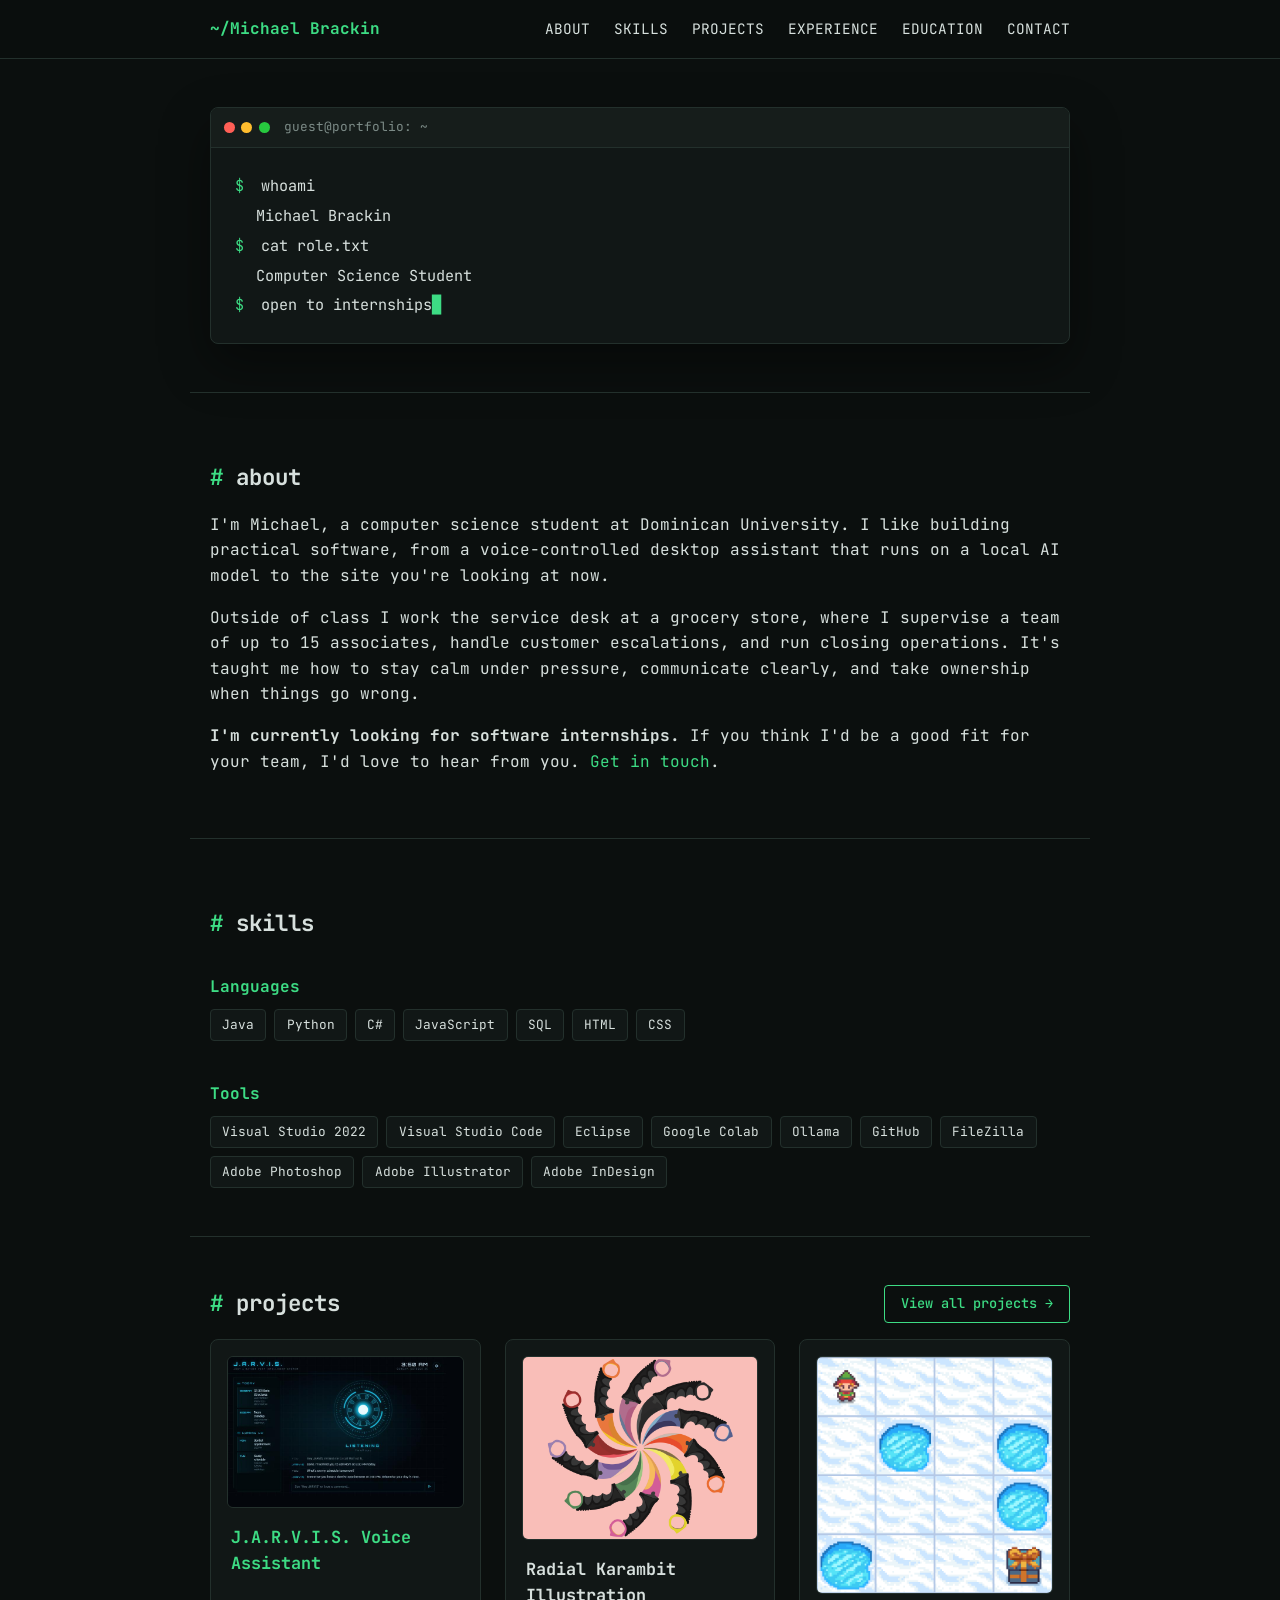
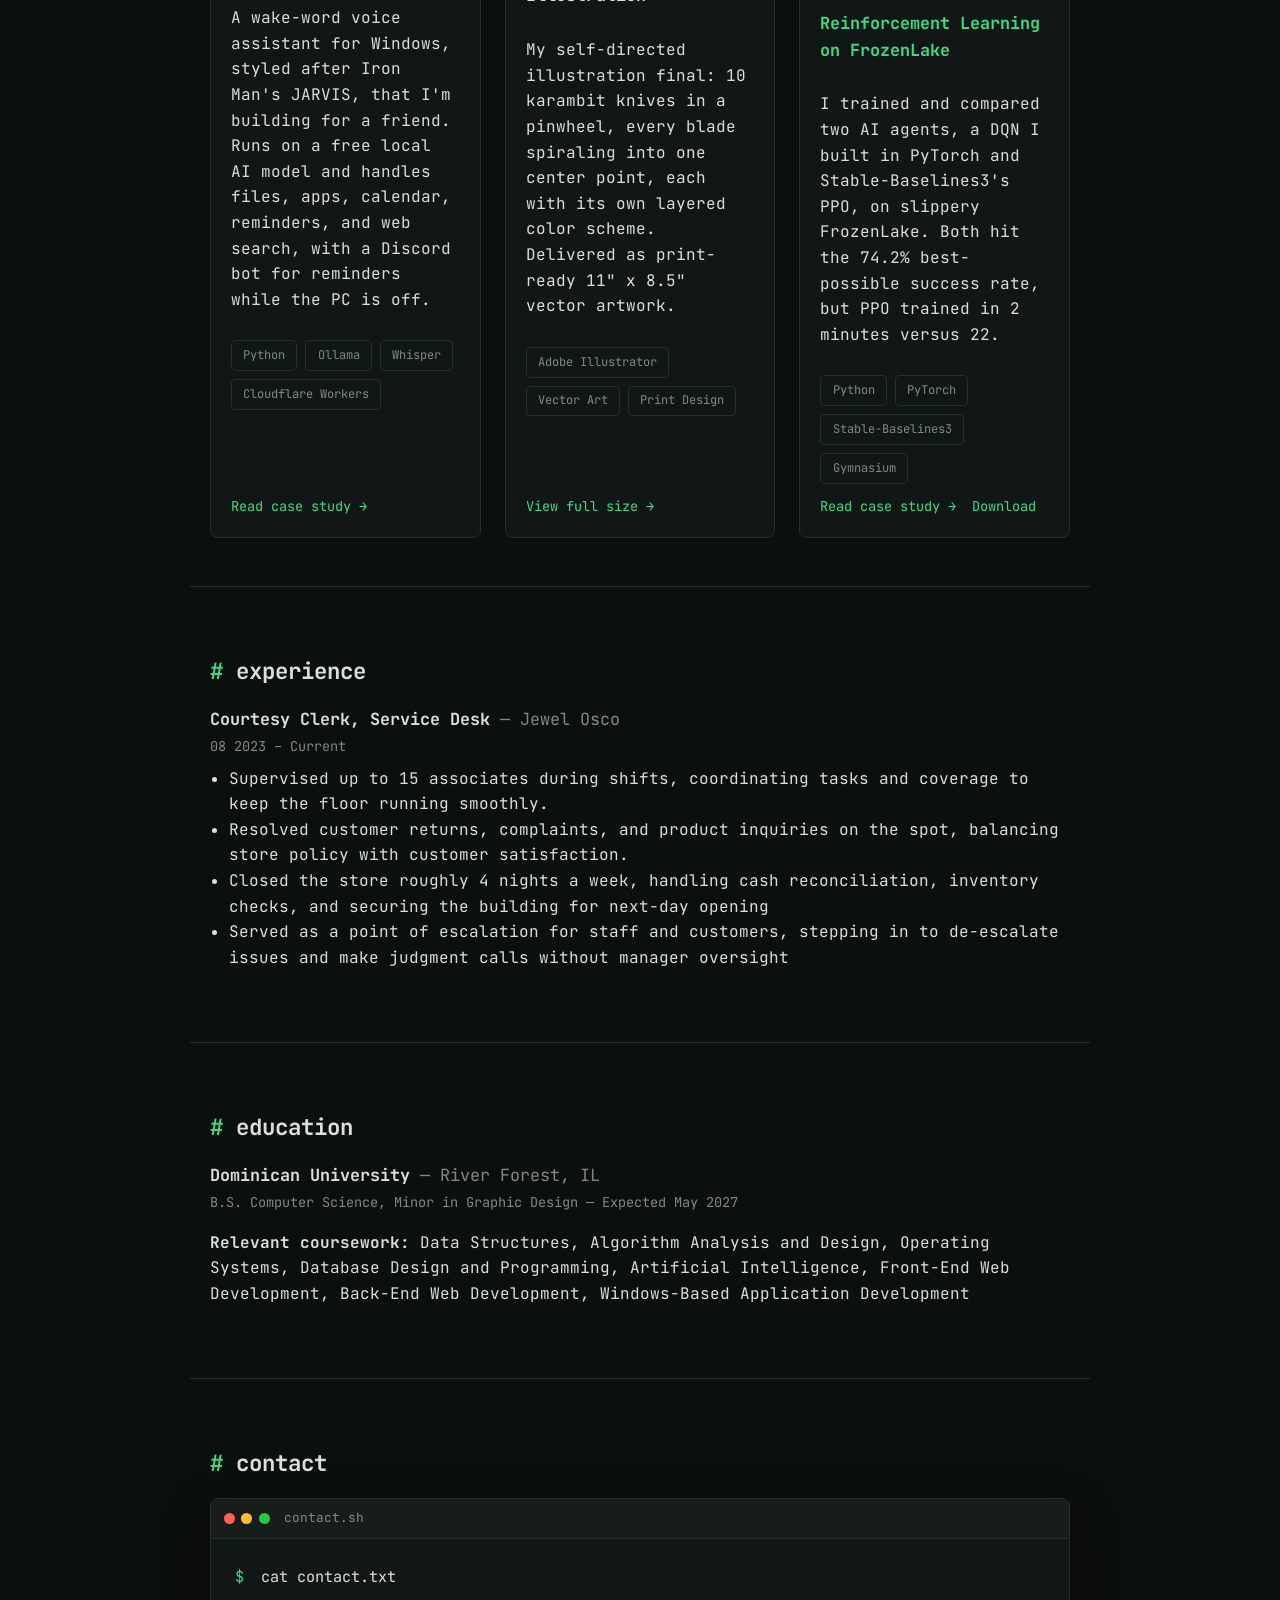
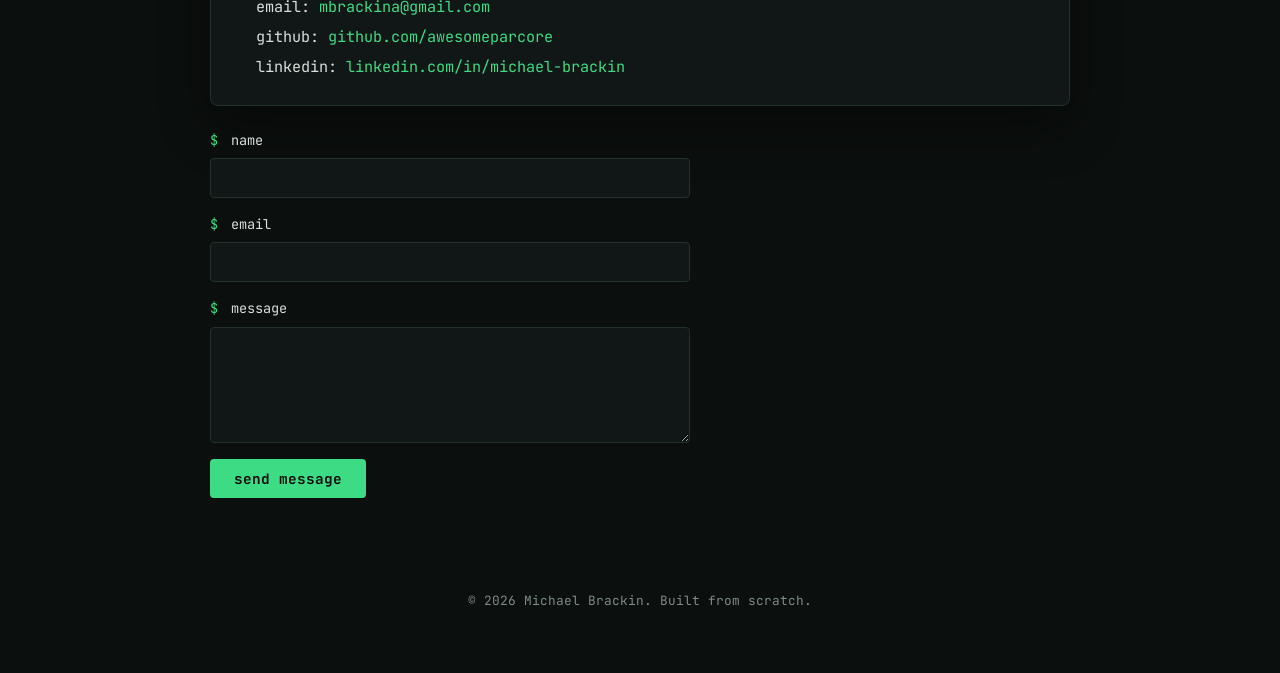
==== index.html @ a315538a "Make the project 3 card link a direct Download of the notebook Co-Authored-By: Claude Sonnet 5.5 <no" ====
<!DOCTYPE html>
<html lang="en">
<head>
	<meta charset="UTF-8">
	<meta name="viewport" content="width=device-width, initial-scale=1.0">
	<title>Michael Brackin | Portfolio</title>
	<link rel="preconnect" href="https://fonts.googleapis.com">
	<link rel="preconnect" href="https://fonts.gstatic.com" crossorigin>
	<link href="https://fonts.googleapis.com/css2?family=JetBrains+Mono:wght@400;500;700&display=swap" rel="stylesheet">
	<link href="site.css" rel="stylesheet">
</head>
<body>

	<header class="nav">
		<div class="nav-inner">
			<a href="#top" class="logo">~/Michael Brackin</a>
			<button class="nav-toggle" id="navToggle" aria-label="Toggle menu" aria-expanded="false">
				<span></span><span></span><span></span>
			</button>
			<nav class="nav-links" id="navLinks">
				<a href="#about">ABOUT</a>
				<a href="#skills">SKILLS</a>
				<a href="#projects">PROJECTS</a>
				<a href="#experience">EXPERIENCE</a>
				<a href="#education">EDUCATION</a>
				<a href="#contact">CONTACT</a>
			</nav>
		</div>
	</header>

	<main>
		<section id="top" class="hero">
			<div class="terminal-window">
				<div class="terminal-bar">
					<span class="dot red"></span>
					<span class="dot yellow"></span>
					<span class="dot green"></span>
					<span class="terminal-title">guest@portfolio: ~</span>
				</div>
				<div class="terminal-body">
					<p><span class="prompt">$</span> whoami</p>
					<p class="output">Michael Brackin</p>
					<p><span class="prompt">$</span> cat role.txt</p>
					<p class="output">Computer Science Student</p>
					<p><span class="prompt">$</span> <span class="typed" id="typedLine"></span><span class="cursor">&#9608;</span></p>
				</div>
			</div>
		</section>

		<section id="about" class="section">
			<h2><span class="tag">#</span> about</h2>
			<p>
				I'm Michael, a computer science student at Dominican University. I like building
				practical software, from a voice-controlled desktop assistant that runs on a local
				AI model to the site you're looking at now.
			</p>
			<p>
				Outside of class I work the service desk at a grocery store, where I supervise a team
				of up to 15 associates, handle customer escalations, and run closing operations.
				It's taught me how to stay calm under pressure, communicate clearly, and take
				ownership when things go wrong.
			</p>
			<p>
				<strong>I'm currently looking for software internships.</strong> If you think I'd be
				a good fit for your team, I'd love to hear from you. <a href="#contact">Get in touch</a>.
			</p>
		</section>

		<section id="skills" class="section">
			<h2><span class="tag">#</span> skills</h2>
			<div class="skill-grid">
				<div class="skill-group">
					<h3>Languages</h3>
					<ul class="tag-list">
						<li>Java</li><li>Python</li><li>C#</li><li>JavaScript</li><li>SQL</li><li>HTML</li><li>CSS</li>
					</ul>
				</div>
				<div class="skill-group">
					<h3>Tools</h3>
					<ul class="tag-list">
						<li>Visual Studio 2022</li><li>Visual Studio Code</li><li>Eclipse</li><li>Google Colab</li><li>Ollama</li><li>GitHub</li><li>FileZilla</li><li>Adobe Photoshop</li><li>Adobe Illustrator</li><li>Adobe InDesign</li>
					</ul>
				</div>
			</div>
		</section>

		<section id="projects" class="section">
			<div class="section-head">
				<h2><span class="tag">#</span> projects</h2>
				<a class="btn-outline" href="projects.html">View all projects &rarr;</a>
			</div>
			<div class="project-grid">
				<article class="card">
					<a href="project-jarvis.html" class="card-image">
						<img src="img/jarvis-hud.jpg" alt="The JARVIS heads-up display: an arc-reactor animation, today's schedule on the left, and a transcript of a spoken reminder request." width="800" height="509" loading="lazy">
					</a>
					<h3><a href="project-jarvis.html" class="card-title-link">J.A.R.V.I.S. Voice Assistant</a></h3>
					<p>A wake-word voice assistant for Windows, styled after Iron Man's JARVIS, that I'm building for a friend. Runs on a free local AI model and handles files, apps, calendar, reminders, and web search, with a Discord bot for reminders while the PC is off.</p>
					<div class="tag-list small">
						<span>Python</span><span>Ollama</span><span>Whisper</span><span>Cloudflare Workers</span>
					</div>
					<div class="card-links">
						<a href="project-jarvis.html">Read case study &rarr;</a>
					</div>
				</article>
				<article class="card">
					<a href="img/karambit-illustration.png" target="_blank" rel="noopener" class="card-image">
						<img src="img/karambit-illustration.png" alt="Ten karambit knives arranged in a pinwheel, each blade a different color, all spiraling into a single center point on a pink background." width="1600" height="1236" loading="lazy">
					</a>
					<h3>Radial Karambit Illustration</h3>
					<p>My self-directed illustration final: 10 karambit knives in a pinwheel, every blade spiraling into one center point, each with its own layered color scheme. Delivered as print-ready 11" x 8.5" vector artwork.</p>
					<div class="tag-list small">
						<span>Adobe Illustrator</span><span>Vector Art</span><span>Print Design</span>
					</div>
					<div class="card-links">
						<a href="img/karambit-illustration.png" target="_blank" rel="noopener">View full size &rarr;</a>
					</div>
				</article>
				<article class="card">
					<a href="project-frozenlake.html" class="card-image">
						<img src="img/frozenlake-board.png" alt="The FrozenLake 4x4 grid: an elf in the top-left corner, four holes in the ice, and a gift box in the bottom-right corner." width="1280" height="1284" loading="lazy">
					</a>
					<h3><a href="project-frozenlake.html" class="card-title-link">Reinforcement Learning on FrozenLake</a></h3>
					<p>I trained and compared two AI agents, a DQN I built in PyTorch and Stable-Baselines3's PPO, on slippery FrozenLake. Both hit the 74.2% best-possible success rate, but PPO trained in 2 minutes versus 22.</p>
					<div class="tag-list small">
						<span>Python</span><span>PyTorch</span><span>Stable-Baselines3</span><span>Gymnasium</span>
					</div>
					<div class="card-links">
						<a href="project-frozenlake.html">Read case study &rarr;</a>
						<a href="frozenlake-dqn-vs-ppo.ipynb" download>Download</a>
					</div>
				</article>
			</div>
		</section>

		<section id="experience" class="section">
			<h2><span class="tag">#</span> experience</h2>
			<div class="timeline">
				<div class="timeline-item">
					<h3>Courtesy Clerk, Service Desk <span class="muted">— Jewel Osco</span></h3>
					<p class="dates">08 2023 – Current</p>
					<ul>
						<li>Supervised up to 15 associates during shifts, coordinating tasks and coverage to keep the floor running smoothly.</li>
						<li>Resolved customer returns, complaints, and product inquiries on the spot, balancing store policy with customer satisfaction.</li>
						<li>Closed the store roughly 4 nights a week, handling cash reconciliation, inventory checks, and securing the building for next-day opening</li>
						<li>Served as a point of escalation for staff and customers, stepping in to de-escalate issues and make judgment calls without manager oversight</li>
					</ul>
				</div>
			</div>
		</section>

		<section id="education" class="section">
			<h2><span class="tag">#</span> education</h2>
			<div class="timeline">
				<div class="timeline-item">
					<h3>Dominican University <span class="muted">— River Forest, IL</span></h3>
					<p class="dates">B.S. Computer Science, Minor in Graphic Design — Expected May 2027</p>
					<p><strong>Relevant coursework:</strong> Data Structures, Algorithm Analysis and Design, Operating Systems, Database Design and Programming, Artificial Intelligence, Front-End Web Development, Back-End Web Development, Windows-Based Application Development</p>
				</div>
			</div>
		</section>

		<section id="contact" class="section">
			<h2><span class="tag">#</span> contact</h2>
			<div class="terminal-window">
				<div class="terminal-bar">
					<span class="dot red"></span>
					<span class="dot yellow"></span>
					<span class="dot green"></span>
					<span class="terminal-title">contact.sh</span>
				</div>
				<div class="terminal-body">
					<p><span class="prompt">$</span> cat contact.txt</p>
					<p class="output">email: <a href="mailto:mbrackina@gmail.com">mbrackina@gmail.com</a></p>
					<p class="output">github: <a href="https://github.com/awesomeparcore" target="_blank" rel="noopener">github.com/awesomeparcore</a></p>
					<p class="output">linkedin: <a href="https://www.linkedin.com/in/michael-brackin/" target="_blank" rel="noopener">linkedin.com/in/michael-brackin</a></p>
				</div>
			</div>

			<form class="contact-form" action="https://formsubmit.co/mbrackina@gmail.com" method="POST">
				<input type="hidden" name="_subject" value="New message from portfolio site">
				<input type="hidden" name="_template" value="table">
				<input type="text" name="_honey" style="display:none" tabindex="-1" autocomplete="off">

				<div class="form-row">
					<label for="name"><span class="prompt">$</span> name</label>
					<input type="text" id="name" name="name" required>
				</div>
				<div class="form-row">
					<label for="email"><span class="prompt">$</span> email</label>
					<input type="email" id="email" name="email" required>
				</div>
				<div class="form-row">
					<label for="message"><span class="prompt">$</span> message</label>
					<textarea id="message" name="message" rows="5" required></textarea>
				</div>
				<button type="submit" class="btn-send">send message</button>
			</form>
		</section>
	</main>

	<footer class="footer">
		<p>&copy; <span id="year"></span> Michael Brackin. Built from scratch.</p>
	</footer>

	<script src="site.js"></script>
</body>
</html>
---- site.css ----
:root {
	--bg: #0b0f0e;
	--bg-alt: #111716;
	--fg: #d7e0dd;
	--muted: #7c8b87;
	--accent: #3ddc84;
	--accent-dim: #24a05a;
	--border: #23302c;
	--red: #ff5f56;
	--yellow: #ffbd2e;
	--green: #27c93f;
	--font: 'JetBrains Mono', 'Courier New', monospace;
	--max-width: 900px;
}

* {
	box-sizing: border-box;
}

html {
	scroll-behavior: smooth;
}

body {
	margin: 0;
	background: var(--bg);
	color: var(--fg);
	font-family: var(--font);
	line-height: 1.6;
}

a {
	color: var(--accent);
	text-decoration: none;
}

a:hover {
	text-decoration: underline;
}

h2, h3 {
	color: var(--fg);
}

.tag {
	color: var(--accent);
}

.muted {
	color: var(--muted);
	font-weight: normal;
}

.placeholder {
	color: var(--muted);
}

/* Nav */
.nav {
	position: sticky;
	top: 0;
	z-index: 10;
	background: rgba(11, 15, 14, 0.9);
	backdrop-filter: blur(6px);
	border-bottom: 1px solid var(--border);
}

.nav-inner {
	max-width: var(--max-width);
	margin: 0 auto;
	padding: 1rem 1.25rem;
	display: flex;
	align-items: center;
	justify-content: space-between;
}

.logo {
	font-weight: 700;
	color: var(--accent);
}

.nav-links {
	display: flex;
	gap: 1.5rem;
}

.nav-links a {
	color: var(--fg);
	font-size: 0.9rem;
}

.nav-links a:hover {
	color: var(--accent);
	text-decoration: none;
}

.nav-toggle {
	display: none;
	flex-direction: column;
	gap: 4px;
	background: none;
	border: none;
	cursor: pointer;
	padding: 0.5rem;
}

.nav-toggle span {
	width: 22px;
	height: 2px;
	background: var(--fg);
}

/* Hero */
.hero {
	max-width: var(--max-width);
	margin: 3rem auto;
	padding: 0 1.25rem;
}

.terminal-window {
	background: var(--bg-alt);
	border: 1px solid var(--border);
	border-radius: 8px;
	overflow: hidden;
	box-shadow: 0 20px 50px rgba(0, 0, 0, 0.4);
}

.terminal-bar {
	display: flex;
	align-items: center;
	gap: 0.4rem;
	padding: 0.6rem 0.8rem;
	background: #161d1b;
	border-bottom: 1px solid var(--border);
}

.dot {
	width: 11px;
	height: 11px;
	border-radius: 50%;
	display: inline-block;
}

.dot.red { background: var(--red); }
.dot.yellow { background: var(--yellow); }
.dot.green { background: var(--green); }

.terminal-title {
	margin-left: 0.5rem;
	color: var(--muted);
	font-size: 0.8rem;
}

.terminal-body {
	padding: 1.25rem 1.5rem;
	font-size: 0.95rem;
}

.terminal-body p {
	margin: 0.35rem 0;
}

.prompt {
	color: var(--accent);
	margin-right: 0.5rem;
}

.output {
	color: var(--fg);
	padding-left: 1.3rem;
}

.cursor {
	display: inline-block;
	color: var(--accent);
	animation: blink 1s steps(1) infinite;
}

@keyframes blink {
	50% { opacity: 0; }
}

/* Sections */
.section {
	max-width: var(--max-width);
	margin: 0 auto;
	padding: 3rem 1.25rem;
	border-top: 1px solid var(--border);
}

.section h2 {
	font-size: 1.4rem;
	margin-bottom: 1rem;
}

/* Skills */
.skill-grid {
	display: grid;
	grid-template-columns: 1fr;
	gap: 1.5rem;
}

.skill-group h3 {
	font-size: 1rem;
	color: var(--accent);
	margin-bottom: 0.6rem;
}

.tag-list {
	list-style: none;
	margin: 0;
	padding: 0;
	display: flex;
	flex-wrap: wrap;
	gap: 0.5rem;
}

.tag-list li,
.tag-list span {
	background: var(--bg-alt);
	border: 1px solid var(--border);
	padding: 0.3rem 0.7rem;
	border-radius: 4px;
	font-size: 0.8rem;
	color: var(--fg);
}

.tag-list.small span {
	font-size: 0.75rem;
	color: var(--muted);
}

/* Projects */
.project-grid {
	display: grid;
	grid-template-columns: repeat(auto-fit, minmax(240px, 1fr));
	gap: 1.5rem;
}

.card {
	background: var(--bg-alt);
	border: 1px solid var(--border);
	border-radius: 8px;
	padding: 1.25rem;
	display: flex;
	flex-direction: column;
	gap: 0.75rem;
	transition: border-color 0.2s, transform 0.2s;
}

.card:hover {
	border-color: var(--accent-dim);
	transform: translateY(-2px);
}

.card h3 {
	margin: 0;
	font-size: 1.05rem;
}

.card-links {
	display: flex;
	gap: 1rem;
	margin-top: auto;
	font-size: 0.85rem;
}

/* Contact form */
.contact-form {
	margin-top: 1.5rem;
	display: flex;
	flex-direction: column;
	gap: 1rem;
	max-width: 480px;
}

.form-row {
	display: flex;
	flex-direction: column;
	gap: 0.4rem;
}

.form-row label {
	font-size: 0.85rem;
	color: var(--fg);
}

.form-row label .prompt {
	margin-right: 0.3rem;
}

.contact-form input[type="text"],
.contact-form input[type="email"],
.contact-form textarea {
	background: var(--bg-alt);
	border: 1px solid var(--border);
	border-radius: 4px;
	padding: 0.6rem 0.75rem;
	color: var(--fg);
	font-family: var(--font);
	font-size: 0.9rem;
	resize: vertical;
}

.contact-form input:focus,
.contact-form textarea:focus {
	outline: none;
	border-color: var(--accent);
}

.btn-send {
	align-self: flex-start;
	background: var(--accent);
	color: var(--bg);
	border: none;
	border-radius: 4px;
	padding: 0.65rem 1.5rem;
	font-family: var(--font);
	font-weight: 700;
	font-size: 0.9rem;
	cursor: pointer;
	transition: background 0.2s;
}

.btn-send:hover {
	background: var(--accent-dim);
}

/* Timeline (experience/education) */
.timeline-item {
	margin-bottom: 1.5rem;
}

.timeline-item h3 {
	margin: 0 0 0.2rem;
	font-size: 1.05rem;
}

.dates {
	color: var(--muted);
	font-size: 0.85rem;
	margin: 0 0 0.5rem;
}

.timeline-item ul {
	margin: 0;
	padding-left: 1.2rem;
}

/* Footer */
.footer {
	max-width: var(--max-width);
	margin: 0 auto;
	padding: 2rem 1.25rem 3rem;
	color: var(--muted);
	font-size: 0.8rem;
	text-align: center;
}

/* Mobile */
@media (max-width: 640px) {
	.nav-toggle {
		display: flex;
	}

	.nav-links {
		position: absolute;
		top: 100%;
		left: 0;
		right: 0;
		background: var(--bg-alt);
		border-bottom: 1px solid var(--border);
		flex-direction: column;
		gap: 0;
		display: none;
	}

	.nav-links.open {
		display: flex;
	}

	.nav-links a {
		padding: 0.9rem 1.25rem;
		border-top: 1px solid var(--border);
	}
}

/* Project case-study page */
.page {
	max-width: 760px;
	margin: 0 auto;
	padding: 2rem 1.25rem 3rem;
}

.page p,
.page li {
	line-height: 1.75;
}

.page h2 {
	font-size: 1.3rem;
	margin: 2.75rem 0 1rem;
}

.back-link {
	display: inline-block;
	margin-bottom: 1.5rem;
	font-size: 0.85rem;
	color: var(--muted);
}

.back-link:hover {
	color: var(--accent);
	text-decoration: none;
}

.eyebrow {
	margin: 0 0 0.5rem;
	color: var(--accent);
	font-size: 0.8rem;
	letter-spacing: 0.08em;
	text-transform: uppercase;
}

.page-title {
	margin: 0 0 0.75rem;
	font-size: 2rem;
	line-height: 1.2;
}

.tagline {
	margin: 0 0 1.25rem;
	color: var(--muted);
}

.page-tags {
	margin-bottom: 1.5rem;
}

.case-label {
	margin: 0 0 0.5rem;
	color: var(--muted);
	font-size: 0.75rem;
	letter-spacing: 0.1em;
}

.shot {
	margin: 0 0 1rem;
}

.shot img {
	display: block;
	width: 100%;
	height: auto;
	border: 1px solid var(--border);
	border-radius: 8px;
}

.shot figcaption {
	margin-top: 0.5rem;
	color: var(--muted);
	font-size: 0.8rem;
	line-height: 1.5;
}

.stats {
	display: grid;
	grid-template-columns: repeat(auto-fit, minmax(150px, 1fr));
	gap: 1rem;
	margin: 1.75rem 0 0;
}

.stat {
	background: var(--bg-alt);
	border: 1px solid var(--border);
	border-radius: 8px;
	padding: 1rem;
	display: flex;
	flex-direction: column;
	gap: 0.35rem;
}

.stat .num {
	color: var(--accent);
	font-size: 1.75rem;
	font-weight: 700;
	line-height: 1;
}

.stat .label {
	color: var(--muted);
	font-size: 0.78rem;
	line-height: 1.4;
}

.page code {
	background: var(--bg-alt);
	border: 1px solid var(--border);
	border-radius: 3px;
	padding: 0.05rem 0.35rem;
	font-family: var(--font);
	font-size: 0.85em;
}

pre.code {
	background: var(--bg-alt);
	border: 1px solid var(--border);
	border-radius: 8px;
	padding: 1rem 1.1rem;
	overflow-x: auto;
	font-size: 0.8rem;
	line-height: 1.6;
	margin: 1rem 0;
}

pre.code code {
	background: none;
	border: none;
	padding: 0;
	font-size: inherit;
}

.bullets {
	padding-left: 1.25rem;
}

.bullets li {
	margin-bottom: 1.1rem;
}

.bullets li::marker {
	color: var(--accent);
}

.transcript {
	background: var(--bg-alt);
	border: 1px solid var(--border);
	border-radius: 8px;
	padding: 1rem 1.25rem;
	margin: 1rem 0 1.5rem;
	font-size: 0.88rem;
}

.transcript p {
	margin: 0.35rem 0;
	line-height: 1.6;
}

.t-you::before {
	content: "YOU  ";
	color: var(--muted);
	font-size: 0.72rem;
	letter-spacing: 0.08em;
}

.t-ai {
	color: var(--accent);
}

.t-ai::before {
	content: "AI   ";
	color: var(--muted);
	font-size: 0.72rem;
	letter-spacing: 0.08em;
}

.page-nav {
	display: flex;
	justify-content: space-between;
	gap: 1rem;
	margin-top: 3rem;
	padding-top: 1.5rem;
	border-top: 1px solid var(--border);
	font-size: 0.9rem;
}

.end {
	margin-top: 2rem;
	text-align: center;
	color: var(--muted);
	font-size: 0.75rem;
	letter-spacing: 0.2em;
}

.card-image {
	display: block;
	margin: -0.25rem -0.25rem 0.25rem;
}

.card-image img {
	display: block;
	width: 100%;
	height: auto;
	border: 1px solid var(--border);
	border-radius: 6px;
}

.shot.narrow {
	max-width: 420px;
	margin-left: auto;
	margin-right: auto;
}

.shot-grid {
	display: grid;
	grid-template-columns: repeat(auto-fit, minmax(260px, 1fr));
	gap: 1rem;
	margin: 1.25rem 0;
}

.shot-grid .shot {
	margin: 0;
}

.section-head {
	display: flex;
	align-items: center;
	justify-content: space-between;
	flex-wrap: wrap;
	gap: 0.75rem 1rem;
	margin-bottom: 1rem;
}

.section-head h2 {
	margin: 0;
}

.btn-outline {
	display: inline-block;
	padding: 0.45rem 1rem;
	border: 1px solid var(--accent);
	border-radius: 4px;
	color: var(--accent);
	font-size: 0.85rem;
	font-weight: 500;
	transition: background 0.2s, color 0.2s;
}

.btn-outline:hover {
	background: var(--accent);
	color: var(--bg);
	text-decoration: none;
}

.page.wide {
	max-width: var(--max-width);
}

.page.wide .project-grid {
	margin-top: 1.5rem;
}
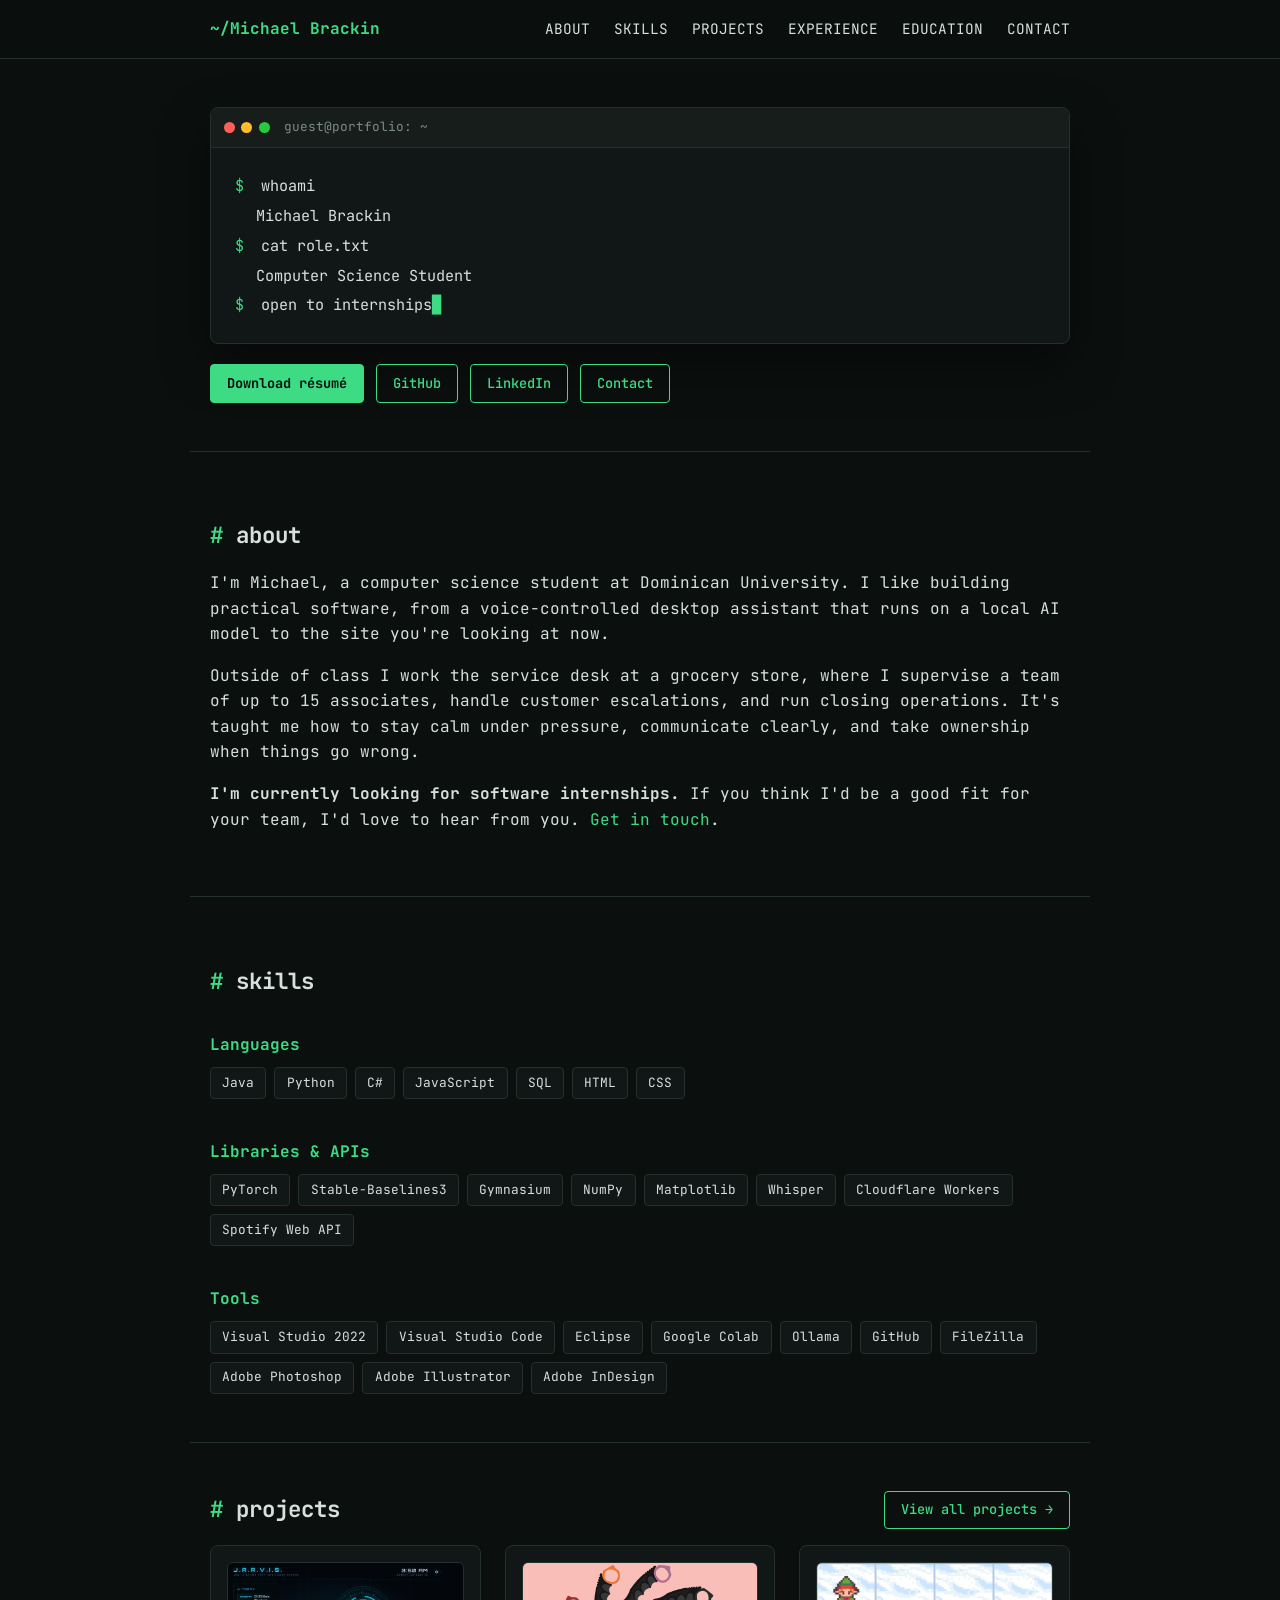
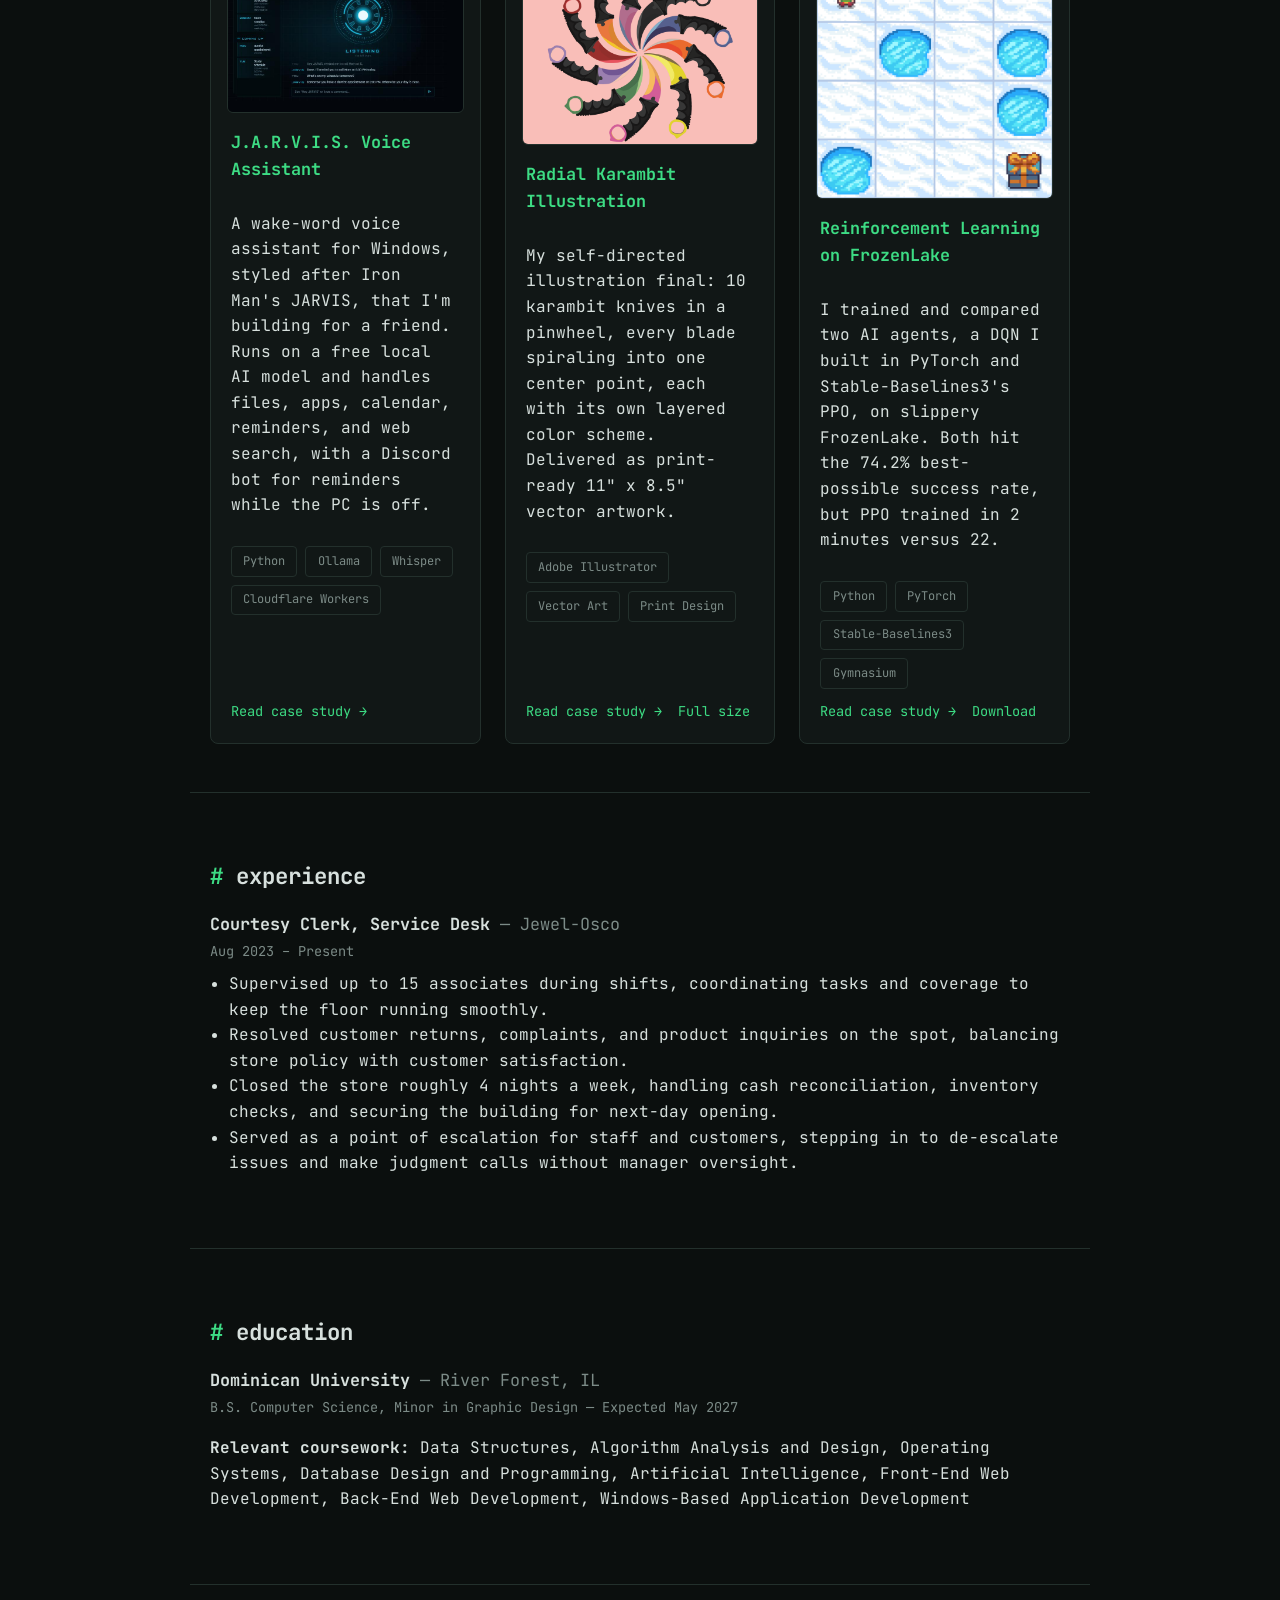
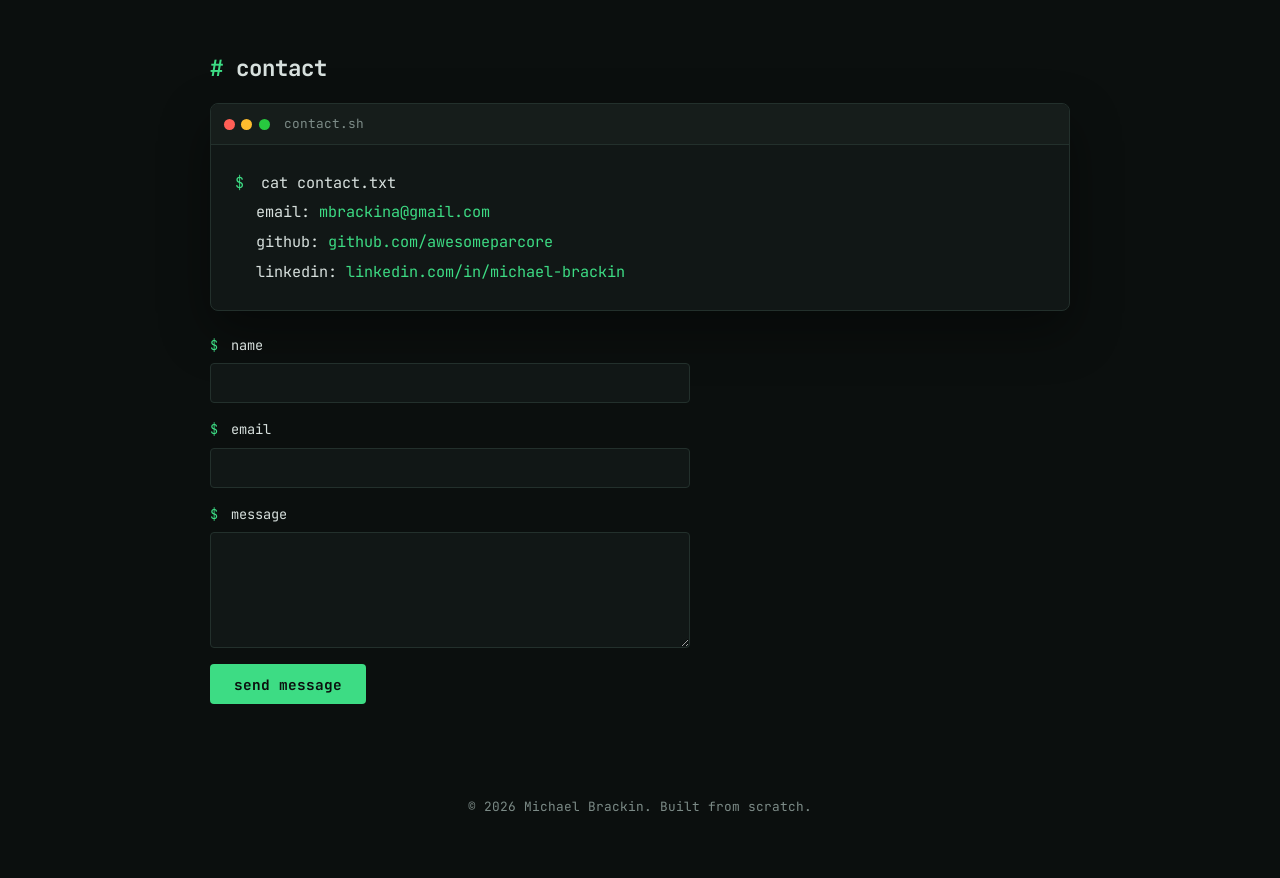
==== commit b6c744a6: "Add resume and hero links, link previews, skills, polish, and karambit page Hero now has resume/GitH" ====
--- a/index.html
+++ b/index.html
@@ -4,6 +4,14 @@
 	<meta charset="UTF-8">
 	<meta name="viewport" content="width=device-width, initial-scale=1.0">
 	<title>Michael Brackin | Portfolio</title>
+	<meta name="description" content="Computer science student at Dominican University building voice assistants, AI agents, and design work. Open to software internships.">
+	<meta property="og:type" content="website">
+	<meta property="og:title" content="Michael Brackin | Portfolio">
+	<meta property="og:description" content="Computer science student at Dominican University building voice assistants, AI agents, and design work. Open to software internships.">
+	<meta property="og:url" content="https://awesomeparcore.github.io/">
+	<meta property="og:image" content="https://awesomeparcore.github.io/img/og-preview.png">
+	<meta name="twitter:card" content="summary_large_image">
+	<link rel="icon" href="favicon.svg" type="image/svg+xml">
 	<link rel="preconnect" href="https://fonts.googleapis.com">
 	<link rel="preconnect" href="https://fonts.gstatic.com" crossorigin>
 	<link href="https://fonts.googleapis.com/css2?family=JetBrains+Mono:wght@400;500;700&display=swap" rel="stylesheet">
@@ -44,6 +52,12 @@
 					<p class="output">Computer Science Student</p>
 					<p><span class="prompt">$</span> <span class="typed" id="typedLine"></span><span class="cursor">&#9608;</span></p>
 				</div>
+			</div>
+			<div class="hero-links">
+				<a class="btn-solid" href="Michael-Brackin-Resume.pdf" download>Download r&eacute;sum&eacute;</a>
+				<a class="btn-outline" href="https://github.com/awesomeparcore" target="_blank" rel="noopener">GitHub</a>
+				<a class="btn-outline" href="https://www.linkedin.com/in/michael-brackin/" target="_blank" rel="noopener">LinkedIn</a>
+				<a class="btn-outline" href="#contact">Contact</a>
 			</div>
 		</section>
 
@@ -76,6 +90,12 @@
 					</ul>
 				</div>
 				<div class="skill-group">
+					<h3>Libraries &amp; APIs</h3>
+					<ul class="tag-list">
+						<li>PyTorch</li><li>Stable-Baselines3</li><li>Gymnasium</li><li>NumPy</li><li>Matplotlib</li><li>Whisper</li><li>Cloudflare Workers</li><li>Spotify Web API</li>
+					</ul>
+				</div>
+				<div class="skill-group">
 					<h3>Tools</h3>
 					<ul class="tag-list">
 						<li>Visual Studio 2022</li><li>Visual Studio Code</li><li>Eclipse</li><li>Google Colab</li><li>Ollama</li><li>GitHub</li><li>FileZilla</li><li>Adobe Photoshop</li><li>Adobe Illustrator</li><li>Adobe InDesign</li>
@@ -104,16 +124,17 @@
 					</div>
 				</article>
 				<article class="card">
-					<a href="img/karambit-illustration.png" target="_blank" rel="noopener" class="card-image">
+					<a href="project-karambit.html" class="card-image">
 						<img src="img/karambit-illustration.png" alt="Ten karambit knives arranged in a pinwheel, each blade a different color, all spiraling into a single center point on a pink background." width="1600" height="1236" loading="lazy">
 					</a>
-					<h3>Radial Karambit Illustration</h3>
+					<h3><a href="project-karambit.html" class="card-title-link">Radial Karambit Illustration</a></h3>
 					<p>My self-directed illustration final: 10 karambit knives in a pinwheel, every blade spiraling into one center point, each with its own layered color scheme. Delivered as print-ready 11" x 8.5" vector artwork.</p>
 					<div class="tag-list small">
 						<span>Adobe Illustrator</span><span>Vector Art</span><span>Print Design</span>
 					</div>
 					<div class="card-links">
-						<a href="img/karambit-illustration.png" target="_blank" rel="noopener">View full size &rarr;</a>
+						<a href="project-karambit.html">Read case study &rarr;</a>
+						<a href="img/karambit-illustration.png" target="_blank" rel="noopener">Full size</a>
 					</div>
 				</article>
 				<article class="card">
@@ -137,13 +158,13 @@
 			<h2><span class="tag">#</span> experience</h2>
 			<div class="timeline">
 				<div class="timeline-item">
-					<h3>Courtesy Clerk, Service Desk <span class="muted">— Jewel Osco</span></h3>
-					<p class="dates">08 2023 – Current</p>
+					<h3>Courtesy Clerk, Service Desk <span class="muted">— Jewel-Osco</span></h3>
+					<p class="dates">Aug 2023 – Present</p>
 					<ul>
 						<li>Supervised up to 15 associates during shifts, coordinating tasks and coverage to keep the floor running smoothly.</li>
 						<li>Resolved customer returns, complaints, and product inquiries on the spot, balancing store policy with customer satisfaction.</li>
-						<li>Closed the store roughly 4 nights a week, handling cash reconciliation, inventory checks, and securing the building for next-day opening</li>
-						<li>Served as a point of escalation for staff and customers, stepping in to de-escalate issues and make judgment calls without manager oversight</li>
+						<li>Closed the store roughly 4 nights a week, handling cash reconciliation, inventory checks, and securing the building for next-day opening.</li>
+						<li>Served as a point of escalation for staff and customers, stepping in to de-escalate issues and make judgment calls without manager oversight.</li>
 					</ul>
 				</div>
 			</div>
--- a/site.css
+++ b/site.css
@@ -649,3 +649,28 @@
 .page.wide .project-grid {
 	margin-top: 1.5rem;
 }
+
+.hero-links {
+	display: flex;
+	flex-wrap: wrap;
+	gap: 0.75rem;
+	margin-top: 1.25rem;
+}
+
+.btn-solid {
+	display: inline-block;
+	padding: 0.45rem 1rem;
+	border: 1px solid var(--accent);
+	border-radius: 4px;
+	background: var(--accent);
+	color: var(--bg);
+	font-size: 0.85rem;
+	font-weight: 700;
+	transition: background 0.2s, border-color 0.2s;
+}
+
+.btn-solid:hover {
+	background: var(--accent-dim);
+	border-color: var(--accent-dim);
+	text-decoration: none;
+}
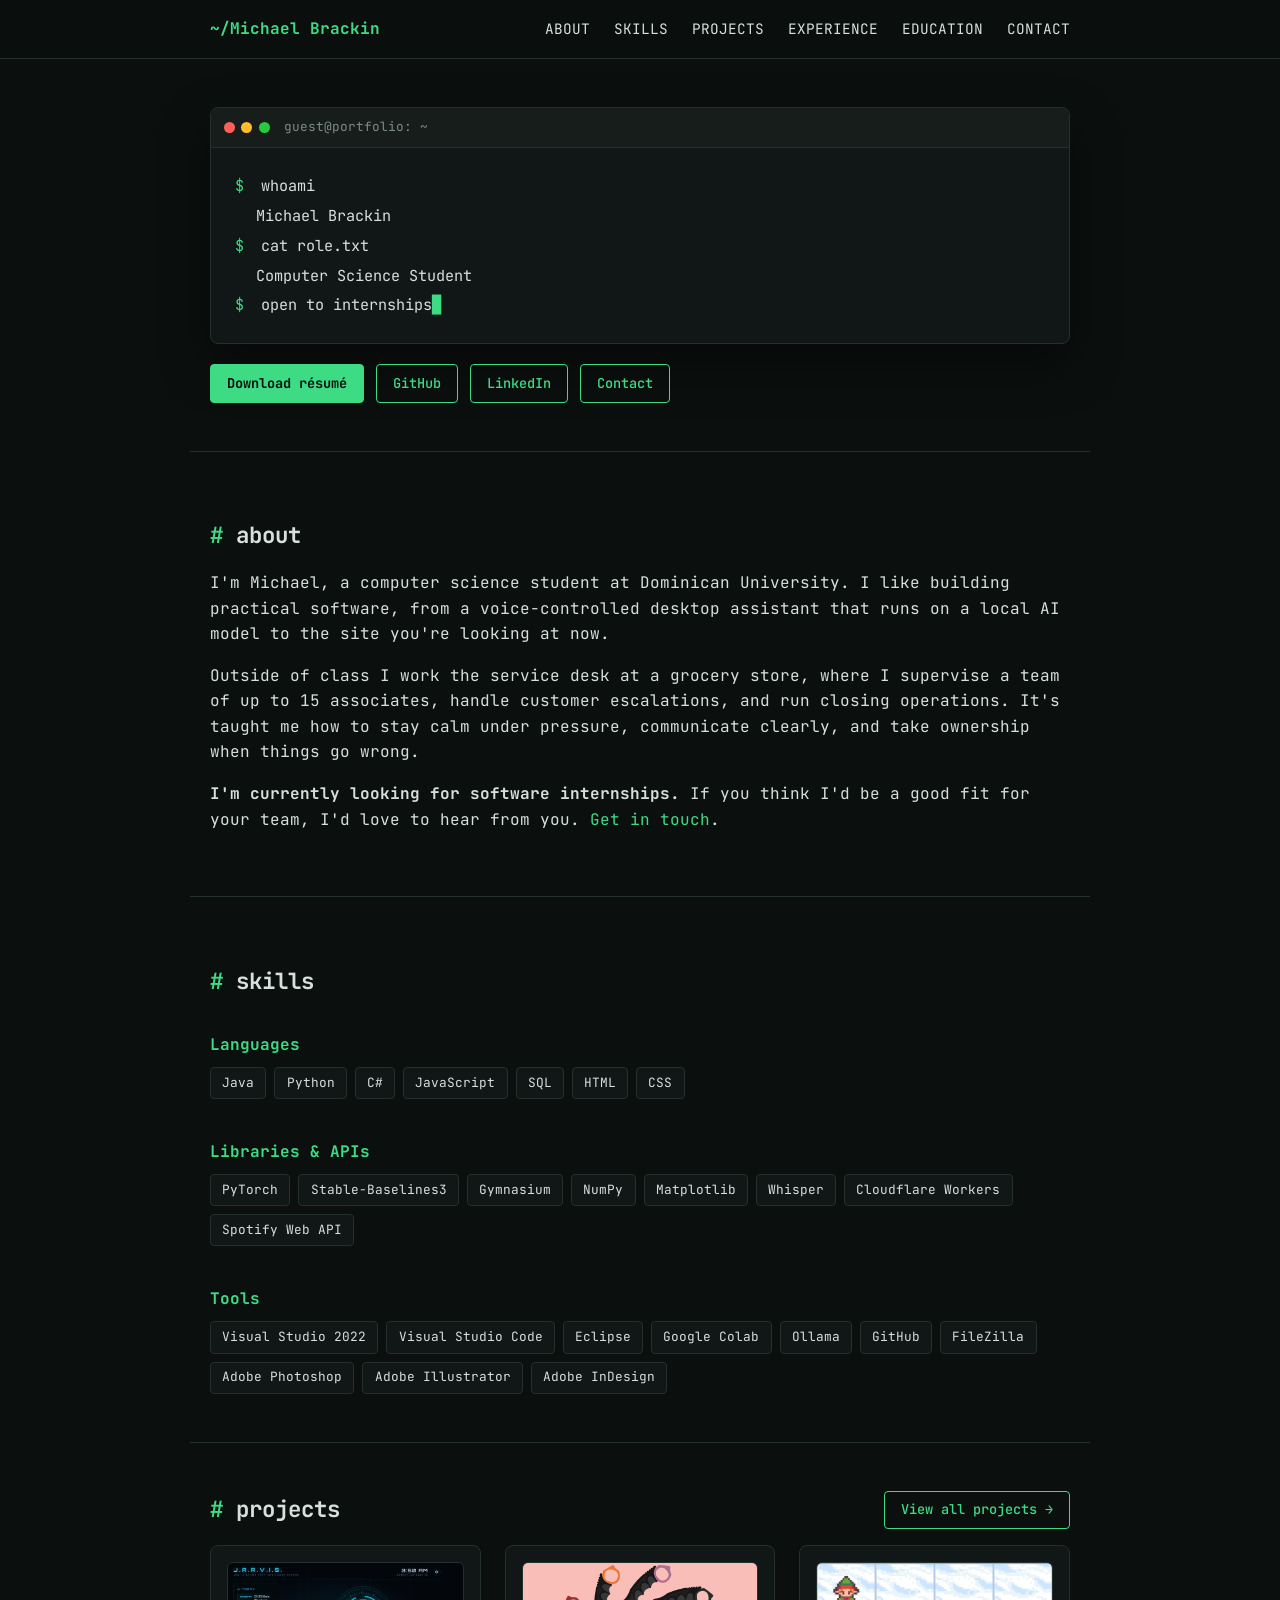
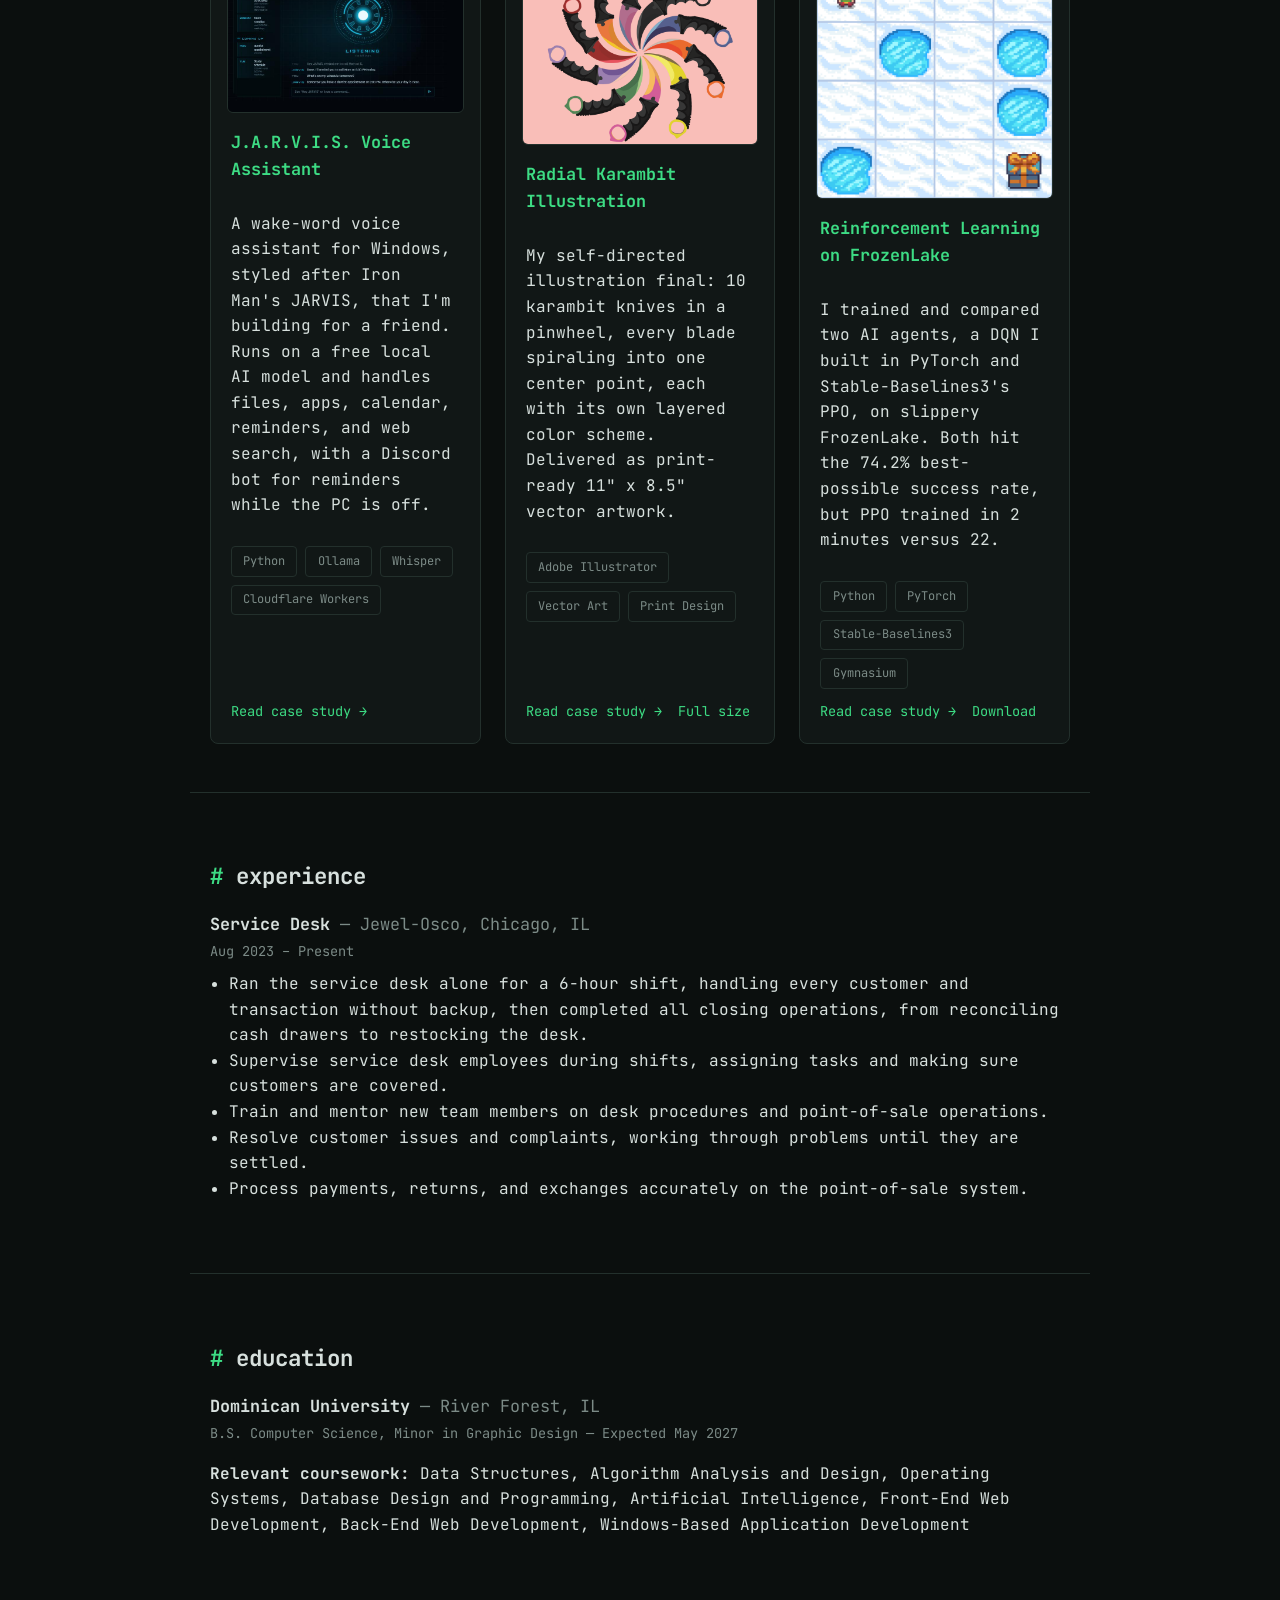
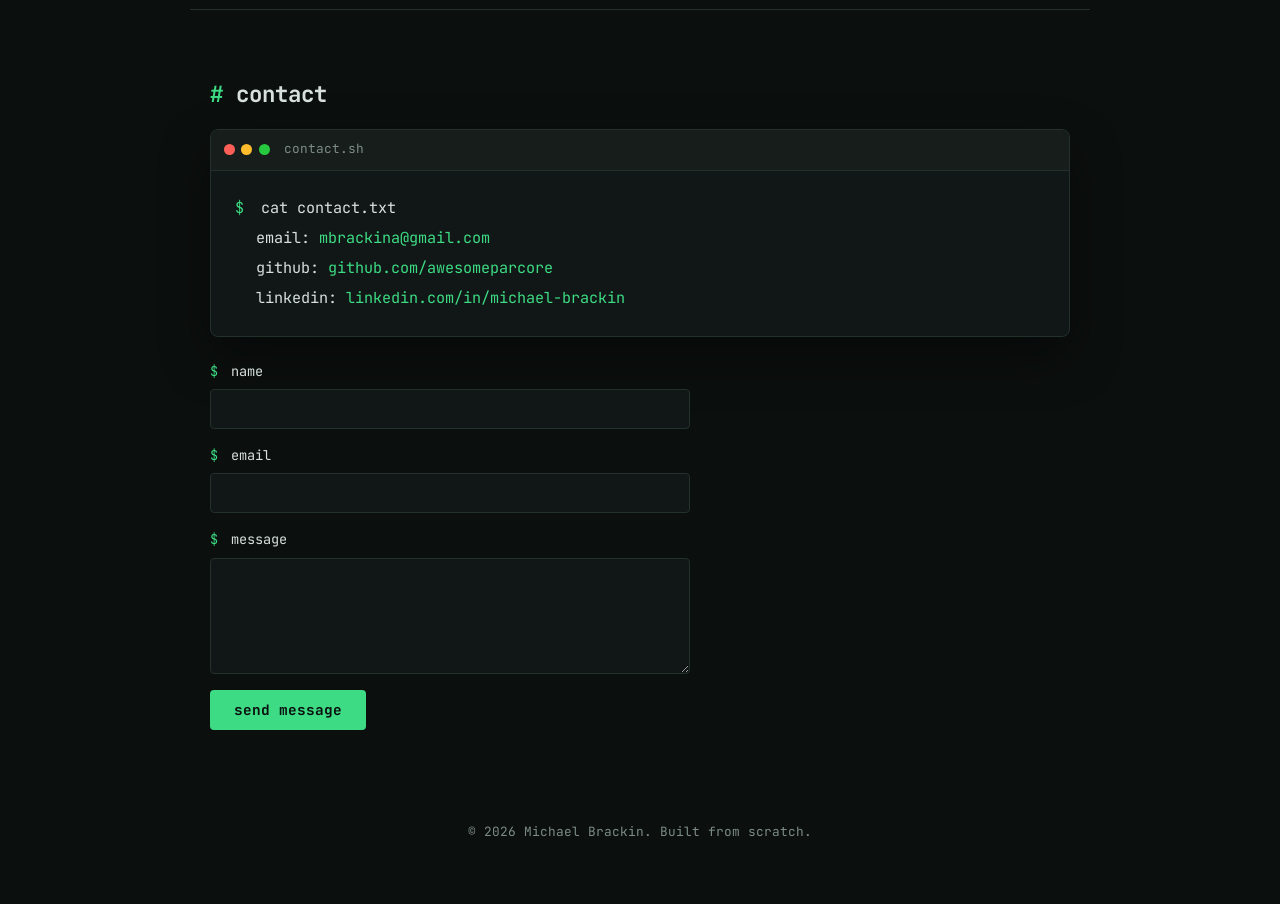
==== commit 597c113a: "Update résumé PDF and experience section from the 10/26 résumé Co-Authored-By: Claude Sonnet 5.5 <no" ====
--- a/index.html
+++ b/index.html
@@ -158,13 +158,14 @@
 			<h2><span class="tag">#</span> experience</h2>
 			<div class="timeline">
 				<div class="timeline-item">
-					<h3>Courtesy Clerk, Service Desk <span class="muted">— Jewel-Osco</span></h3>
+					<h3>Service Desk <span class="muted">— Jewel-Osco, Chicago, IL</span></h3>
 					<p class="dates">Aug 2023 – Present</p>
 					<ul>
-						<li>Supervised up to 15 associates during shifts, coordinating tasks and coverage to keep the floor running smoothly.</li>
-						<li>Resolved customer returns, complaints, and product inquiries on the spot, balancing store policy with customer satisfaction.</li>
-						<li>Closed the store roughly 4 nights a week, handling cash reconciliation, inventory checks, and securing the building for next-day opening.</li>
-						<li>Served as a point of escalation for staff and customers, stepping in to de-escalate issues and make judgment calls without manager oversight.</li>
+						<li>Ran the service desk alone for a 6-hour shift, handling every customer and transaction without backup, then completed all closing operations, from reconciling cash drawers to restocking the desk.</li>
+						<li>Supervise service desk employees during shifts, assigning tasks and making sure customers are covered.</li>
+						<li>Train and mentor new team members on desk procedures and point-of-sale operations.</li>
+						<li>Resolve customer issues and complaints, working through problems until they are settled.</li>
+						<li>Process payments, returns, and exchanges accurately on the point-of-sale system.</li>
 					</ul>
 				</div>
 			</div>
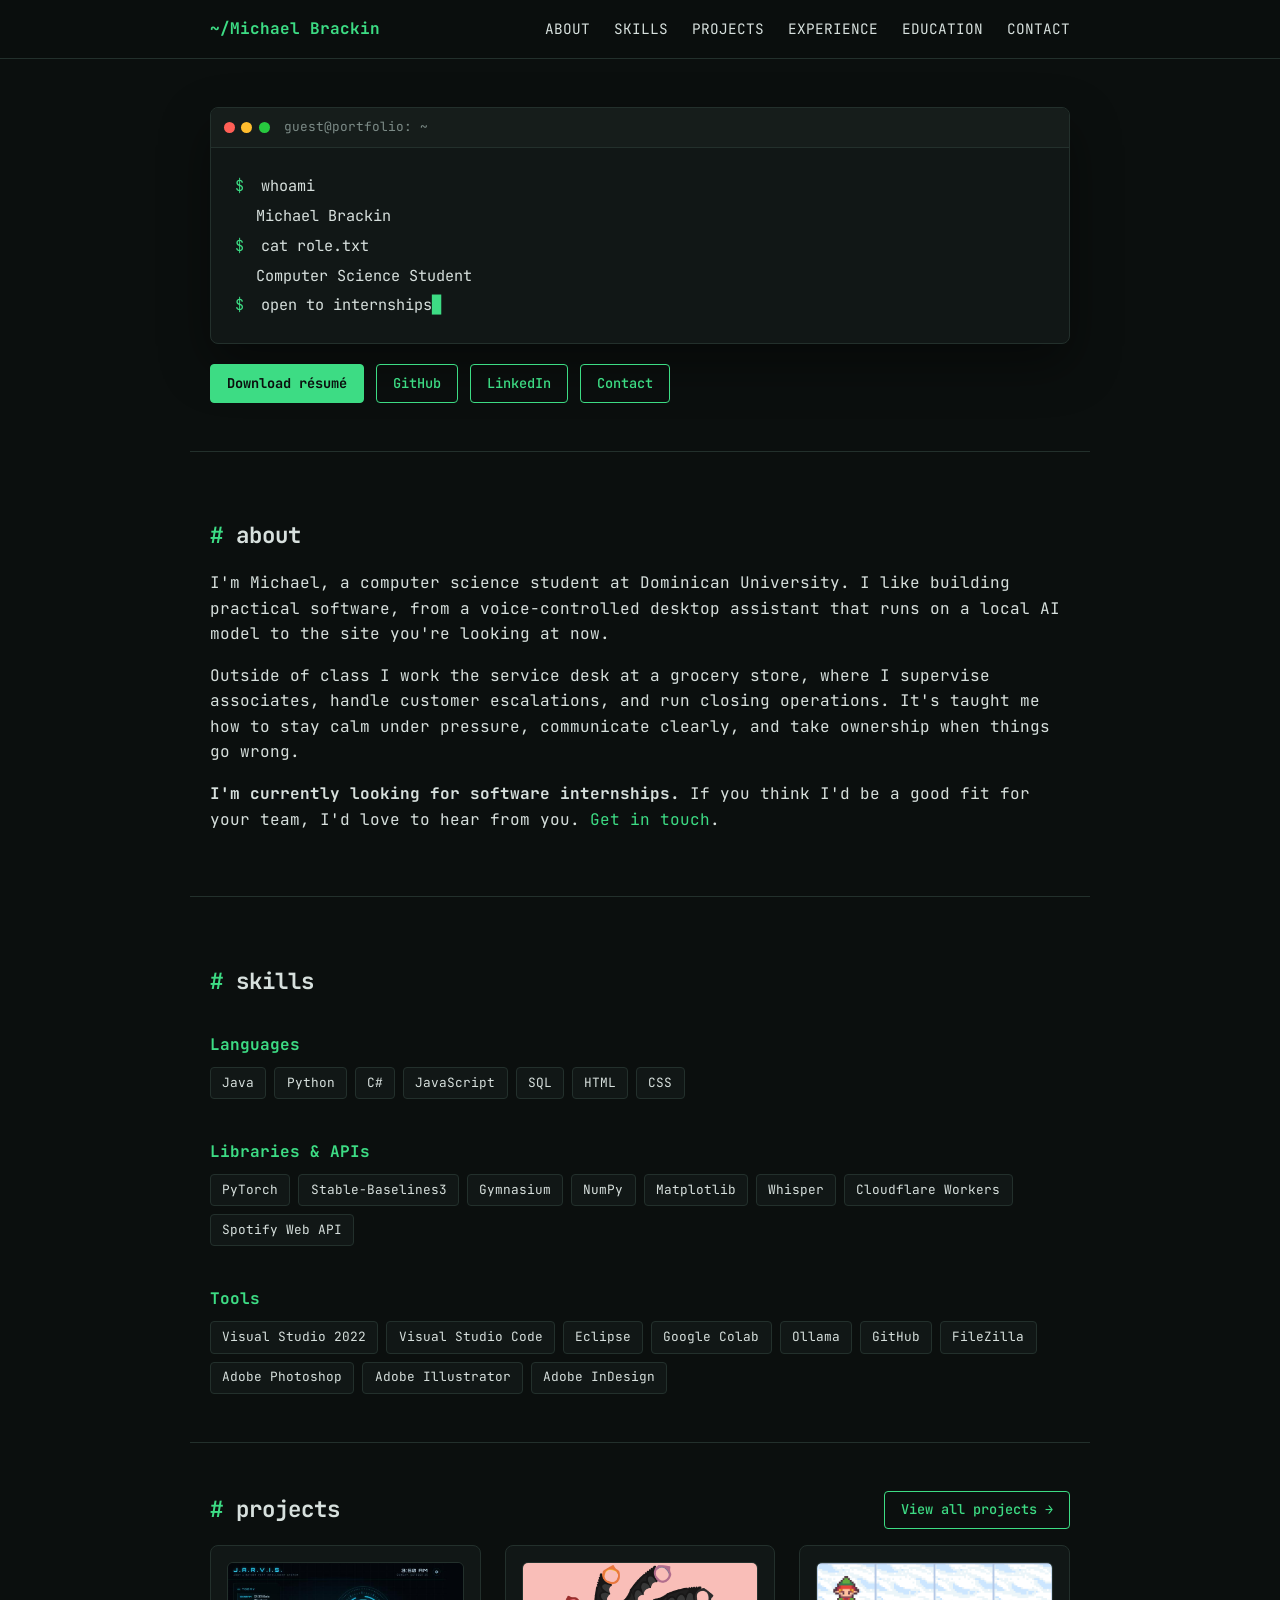
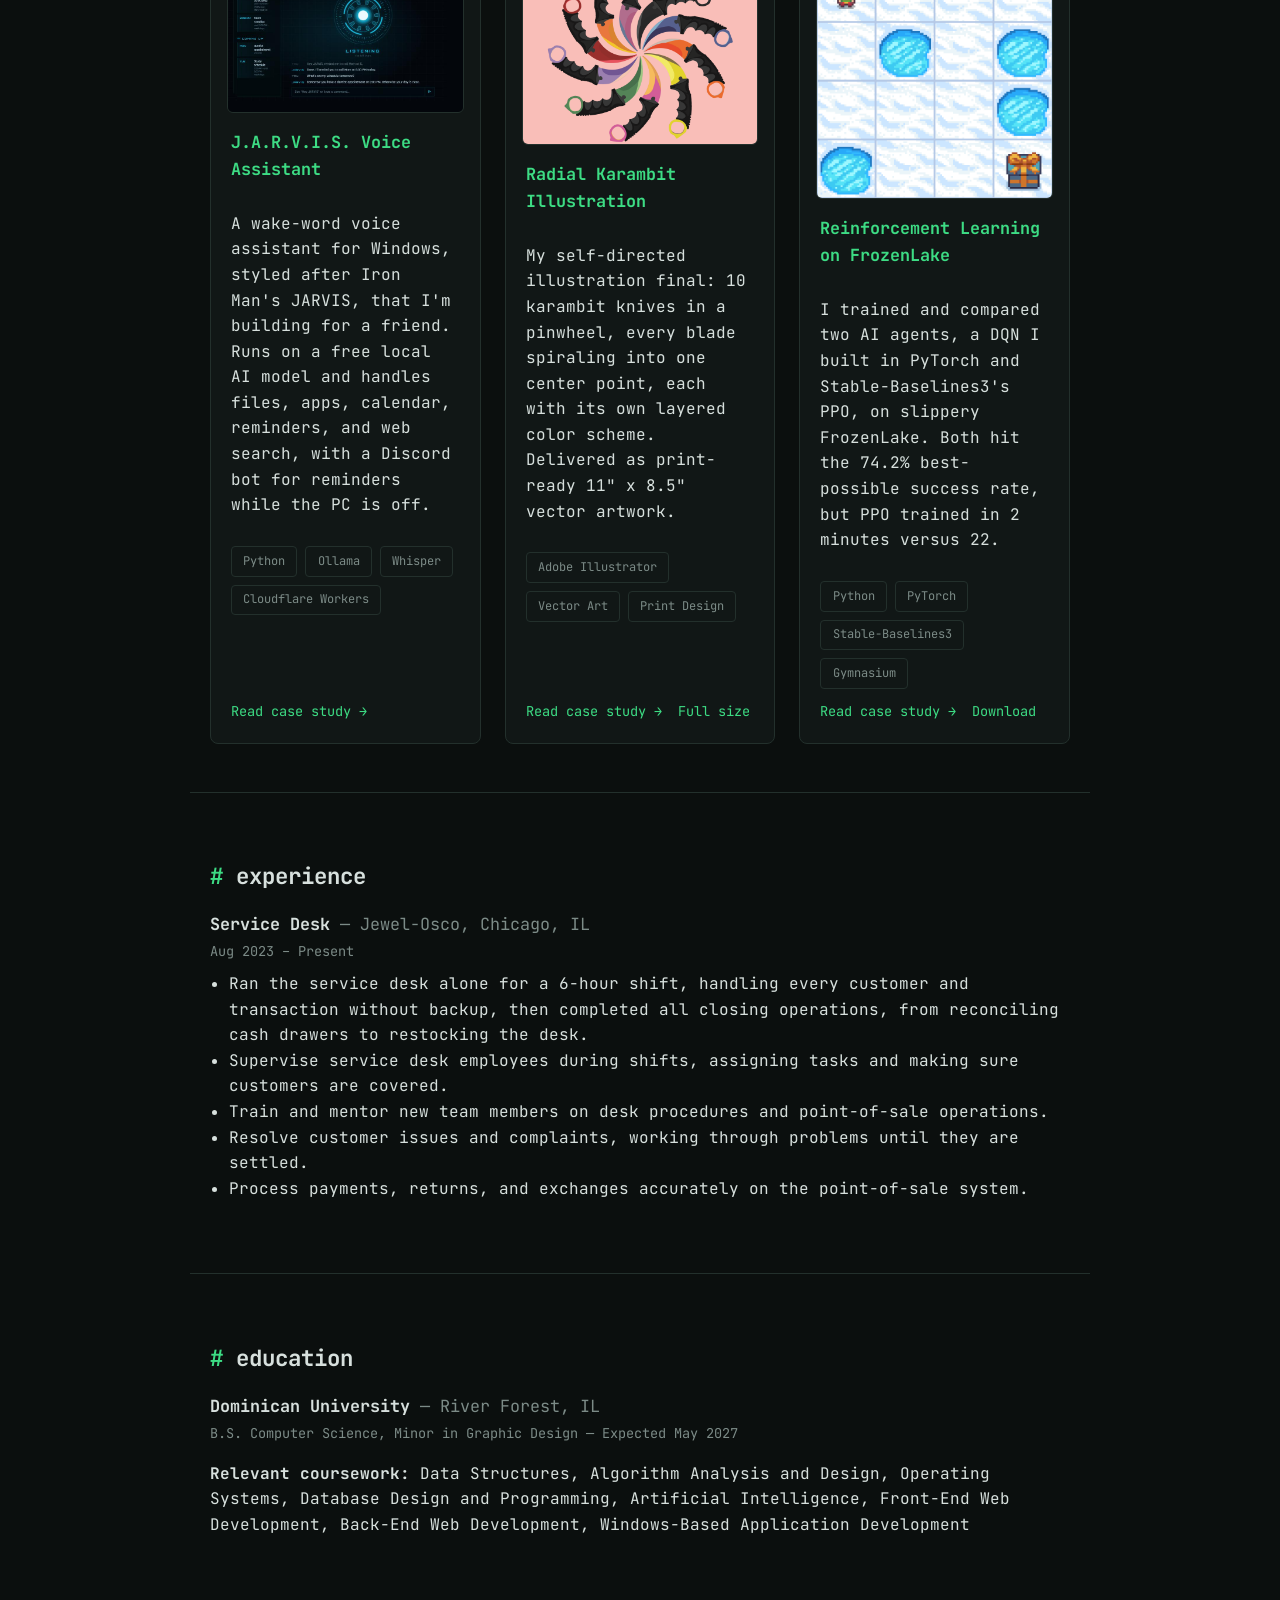
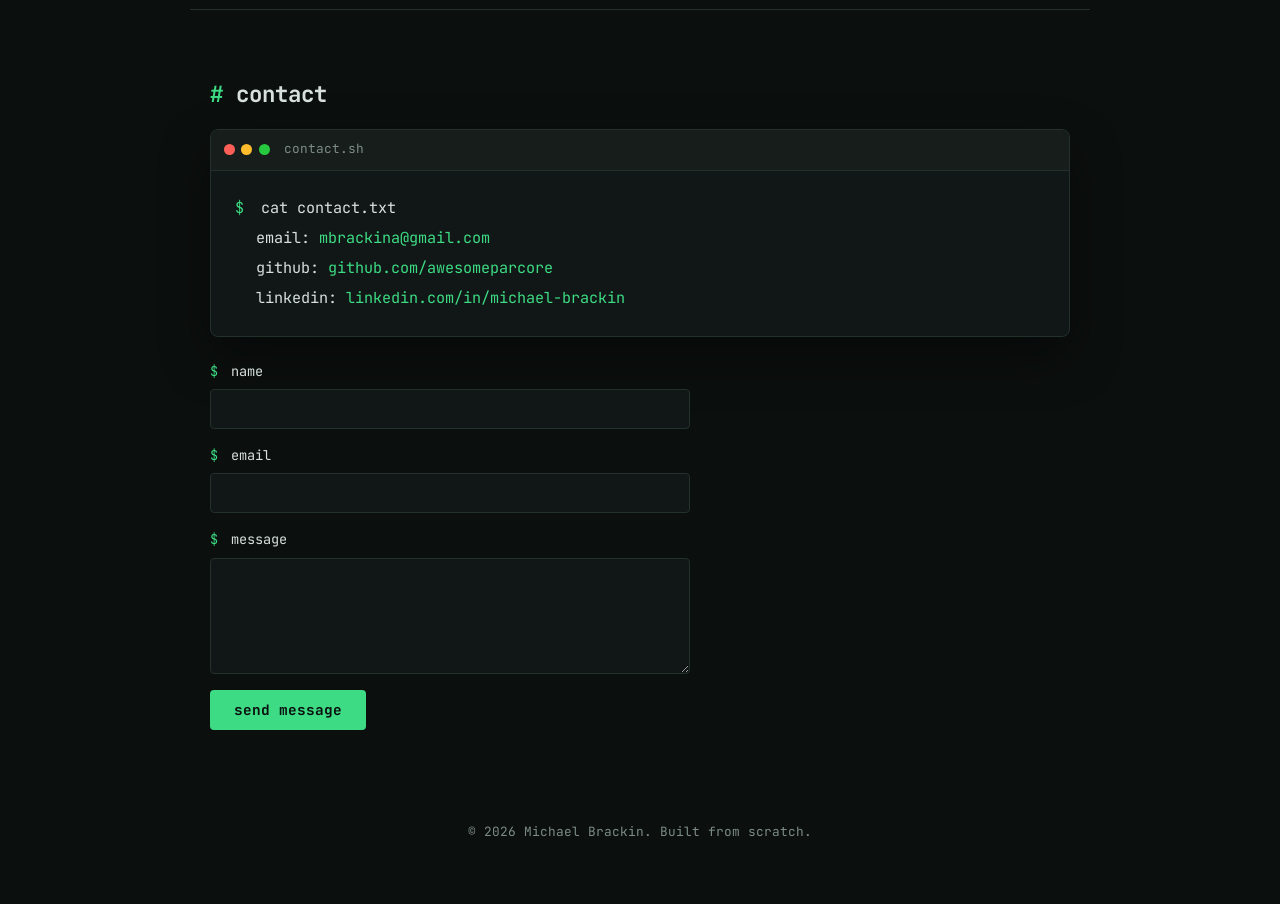
==== commit 5cb41039: "Remove associate count from About Co-Authored-By: Claude Sonnet 5.5 <noreply@anthropic.com>" ====
--- a/index.html
+++ b/index.html
@@ -69,8 +69,8 @@
 				AI model to the site you're looking at now.
 			</p>
 			<p>
-				Outside of class I work the service desk at a grocery store, where I supervise a team
-				of up to 15 associates, handle customer escalations, and run closing operations.
+				Outside of class I work the service desk at a grocery store, where I supervise
+				associates, handle customer escalations, and run closing operations.
 				It's taught me how to stay calm under pressure, communicate clearly, and take
 				ownership when things go wrong.
 			</p>
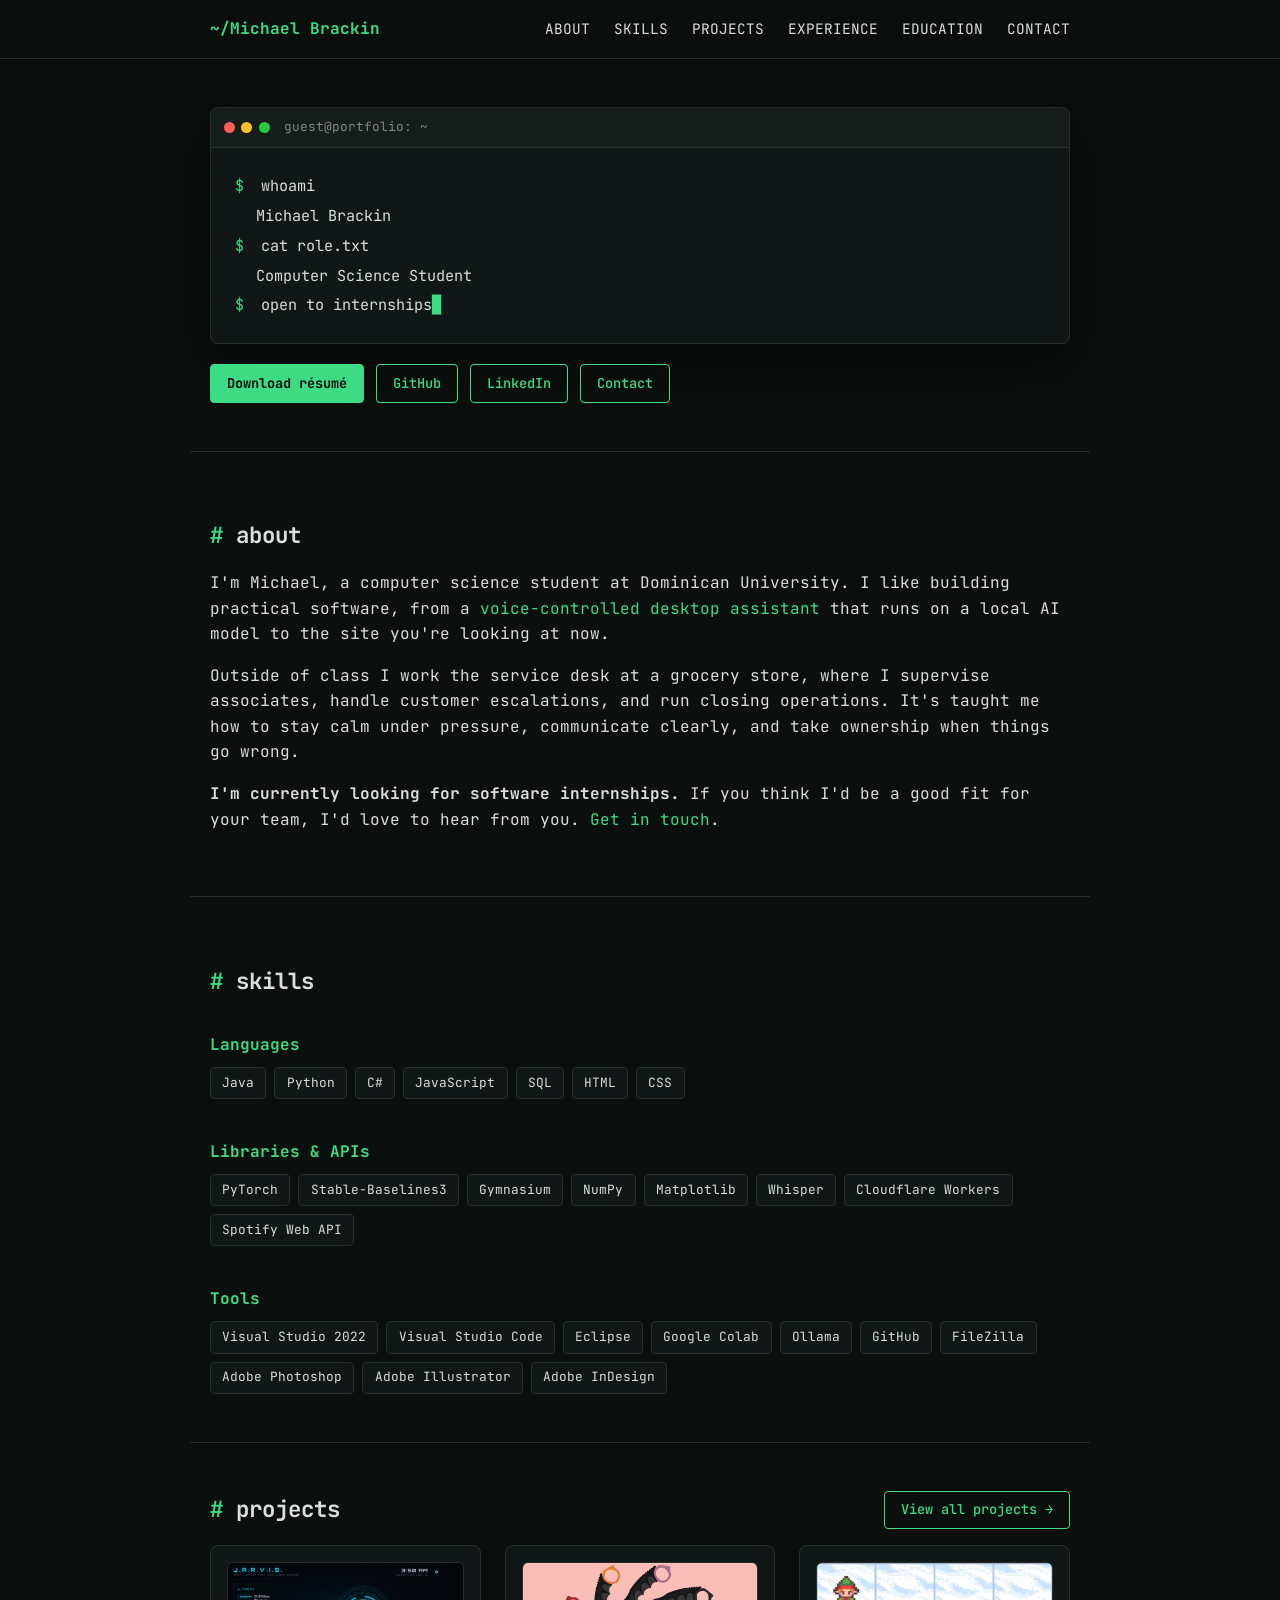
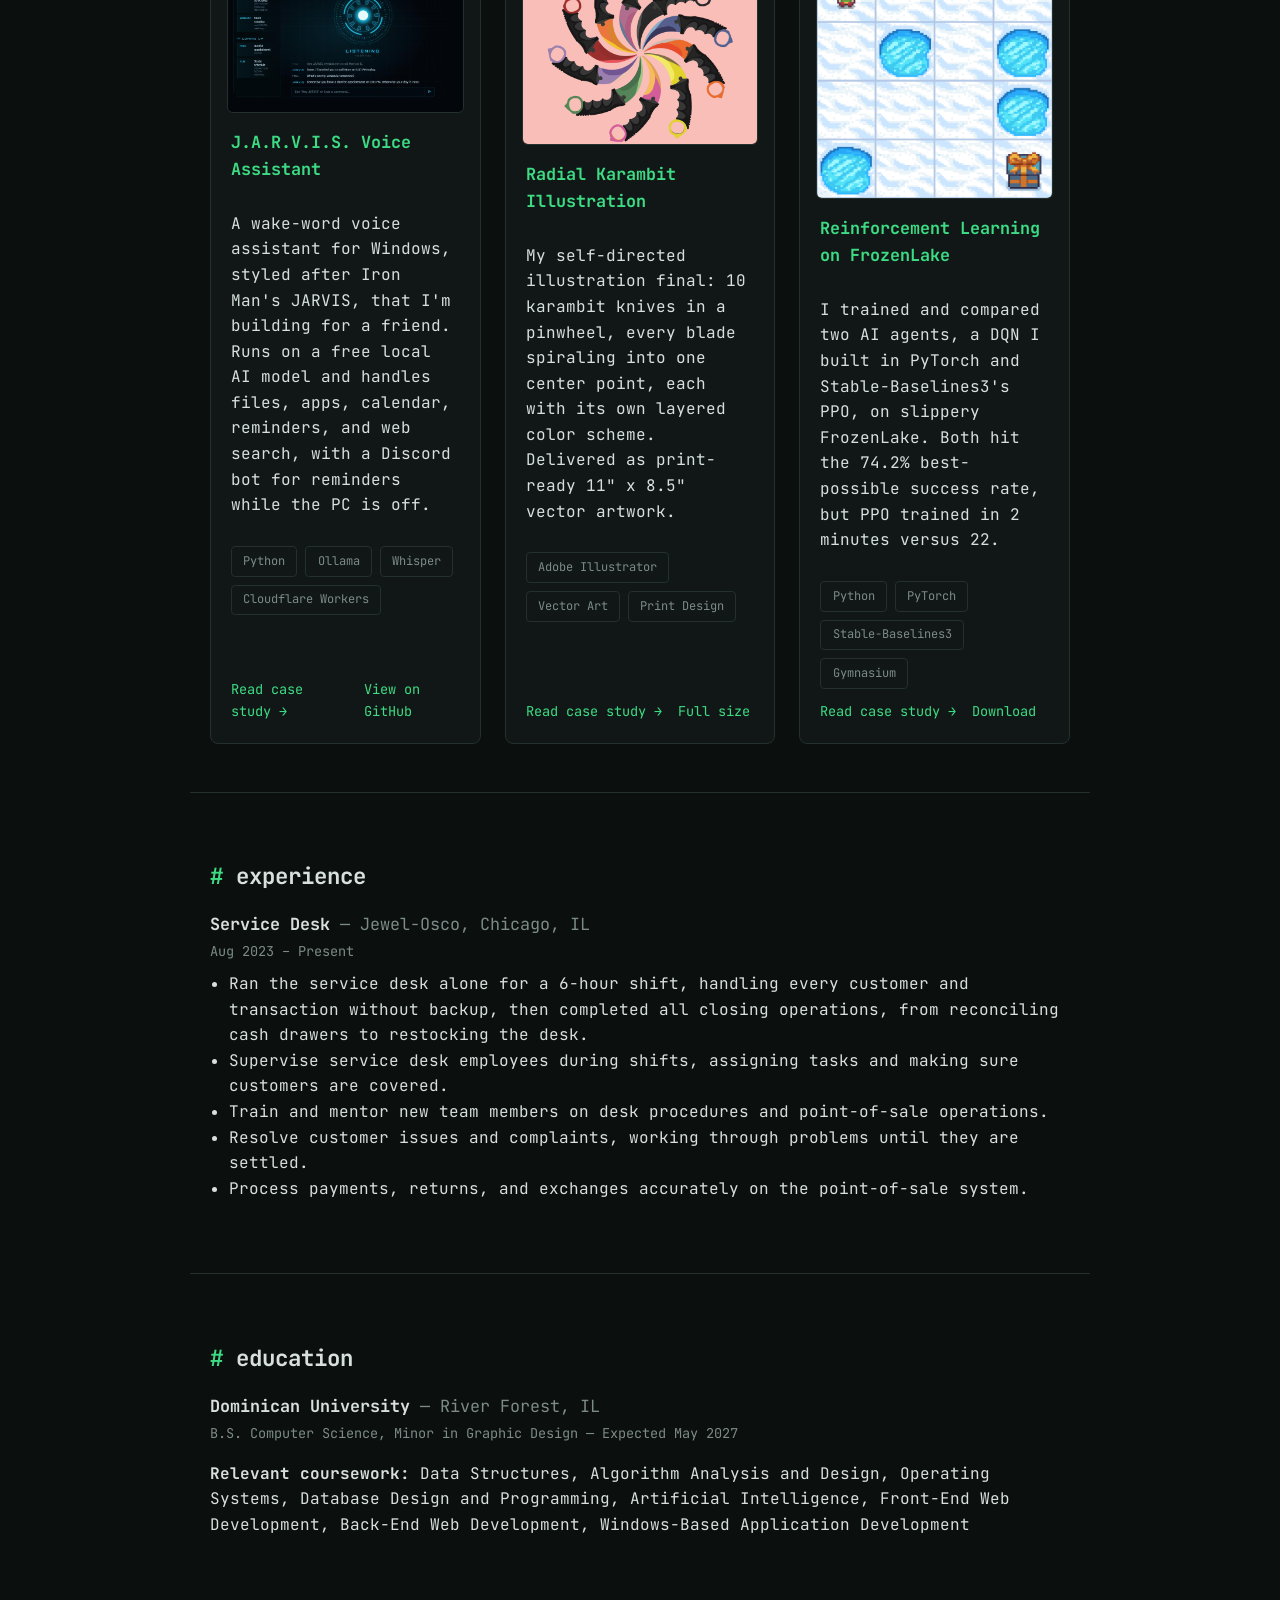
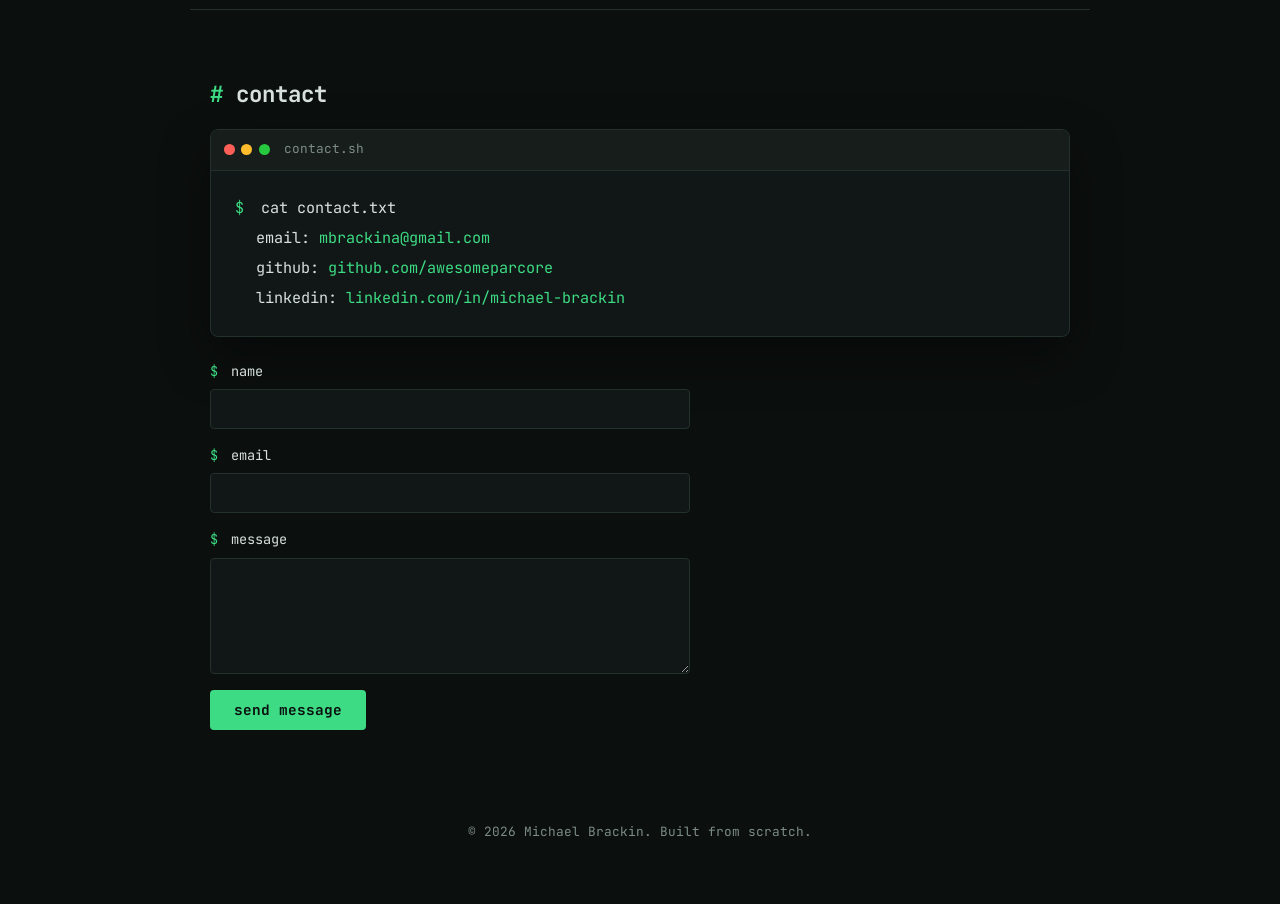
==== commit 74eaabb7: "Link the now-public JARVIS repo GitHub links on the JARVIS cards, the About paragraph and the case s" ====
--- a/index.html
+++ b/index.html
@@ -65,8 +65,8 @@
 			<h2><span class="tag">#</span> about</h2>
 			<p>
 				I'm Michael, a computer science student at Dominican University. I like building
-				practical software, from a voice-controlled desktop assistant that runs on a local
-				AI model to the site you're looking at now.
+				practical software, from a <a href="https://github.com/awesomeparcore/jarvis" target="_blank" rel="noopener">voice-controlled
+				desktop assistant</a> that runs on a local AI model to the site you're looking at now.
 			</p>
 			<p>
 				Outside of class I work the service desk at a grocery store, where I supervise
@@ -121,6 +121,7 @@
 					</div>
 					<div class="card-links">
 						<a href="project-jarvis.html">Read case study &rarr;</a>
+						<a href="https://github.com/awesomeparcore/jarvis" target="_blank" rel="noopener">View on GitHub</a>
 					</div>
 				</article>
 				<article class="card">
--- a/site.css
+++ b/site.css
@@ -657,6 +657,10 @@
 	margin-top: 1.25rem;
 }
 
+.hero-links.page-links {
+	margin: 0 0 1.25rem;
+}
+
 .btn-solid {
 	display: inline-block;
 	padding: 0.45rem 1rem;
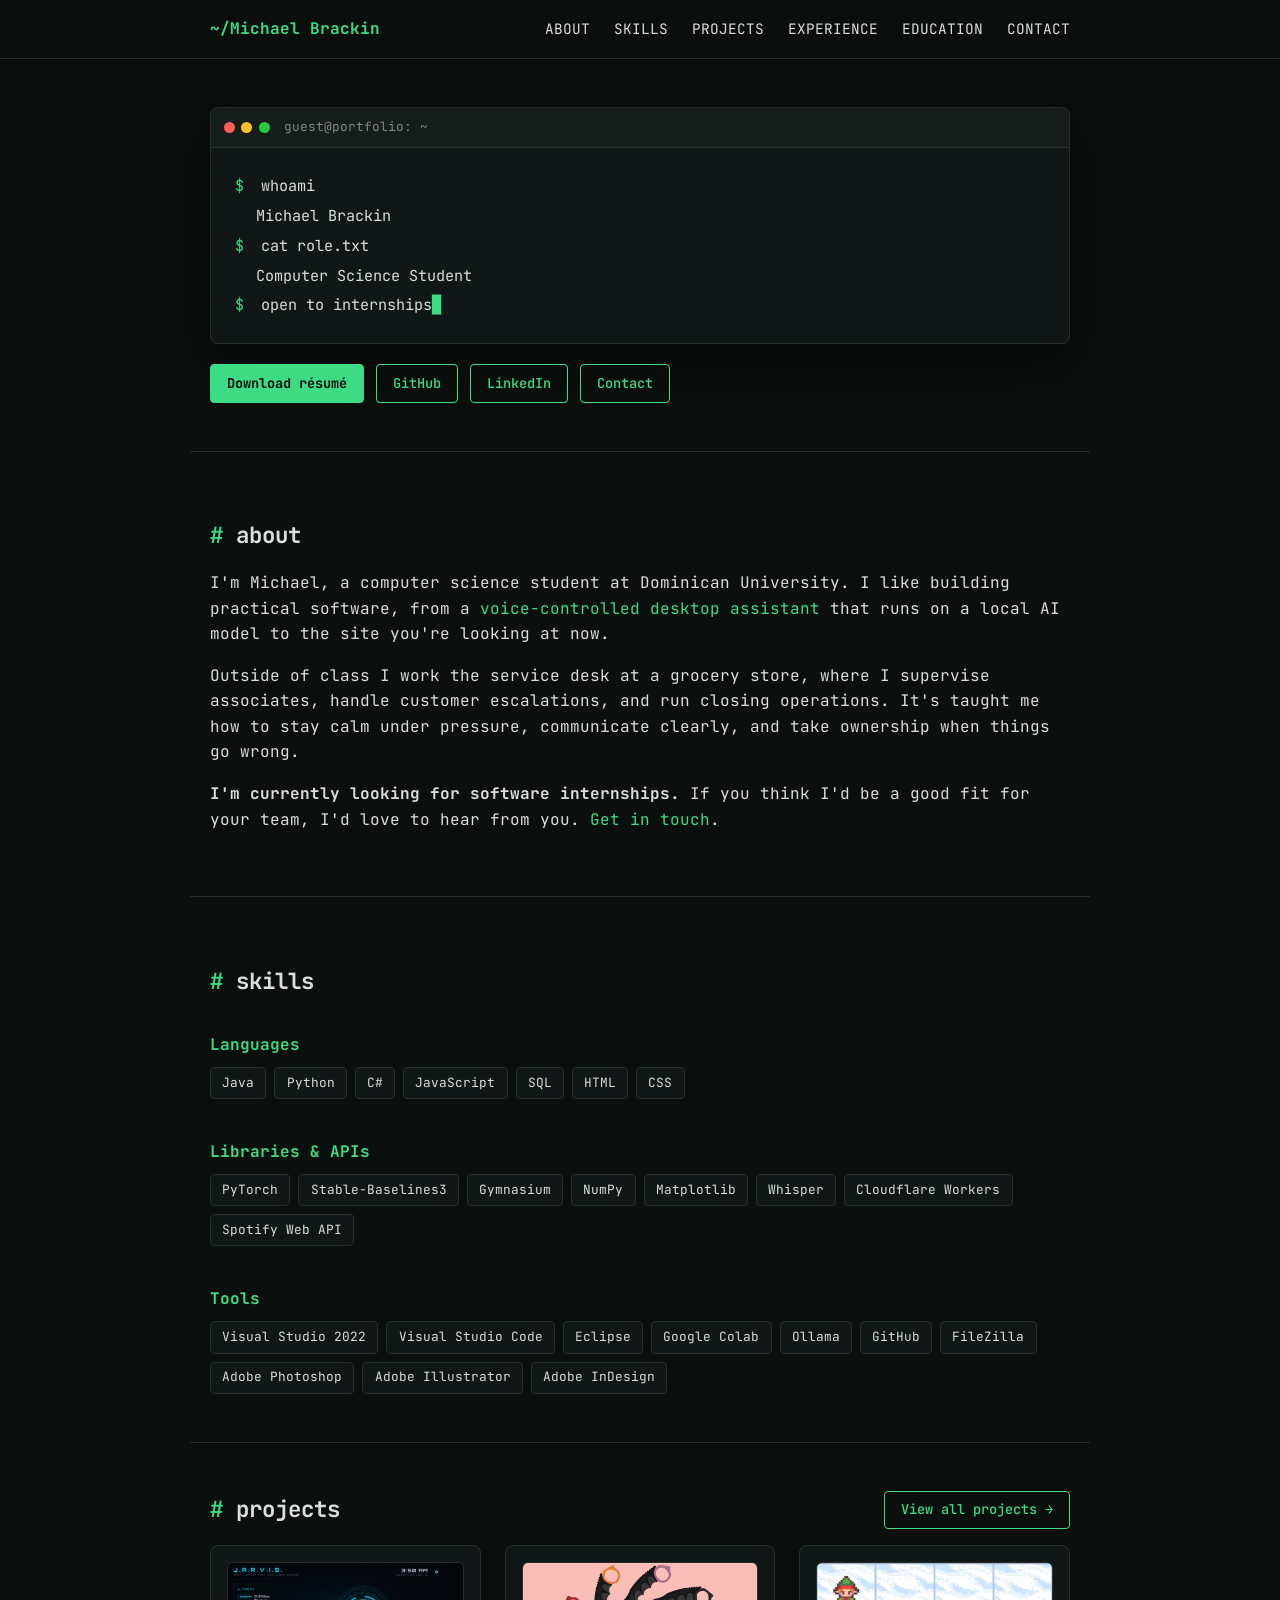
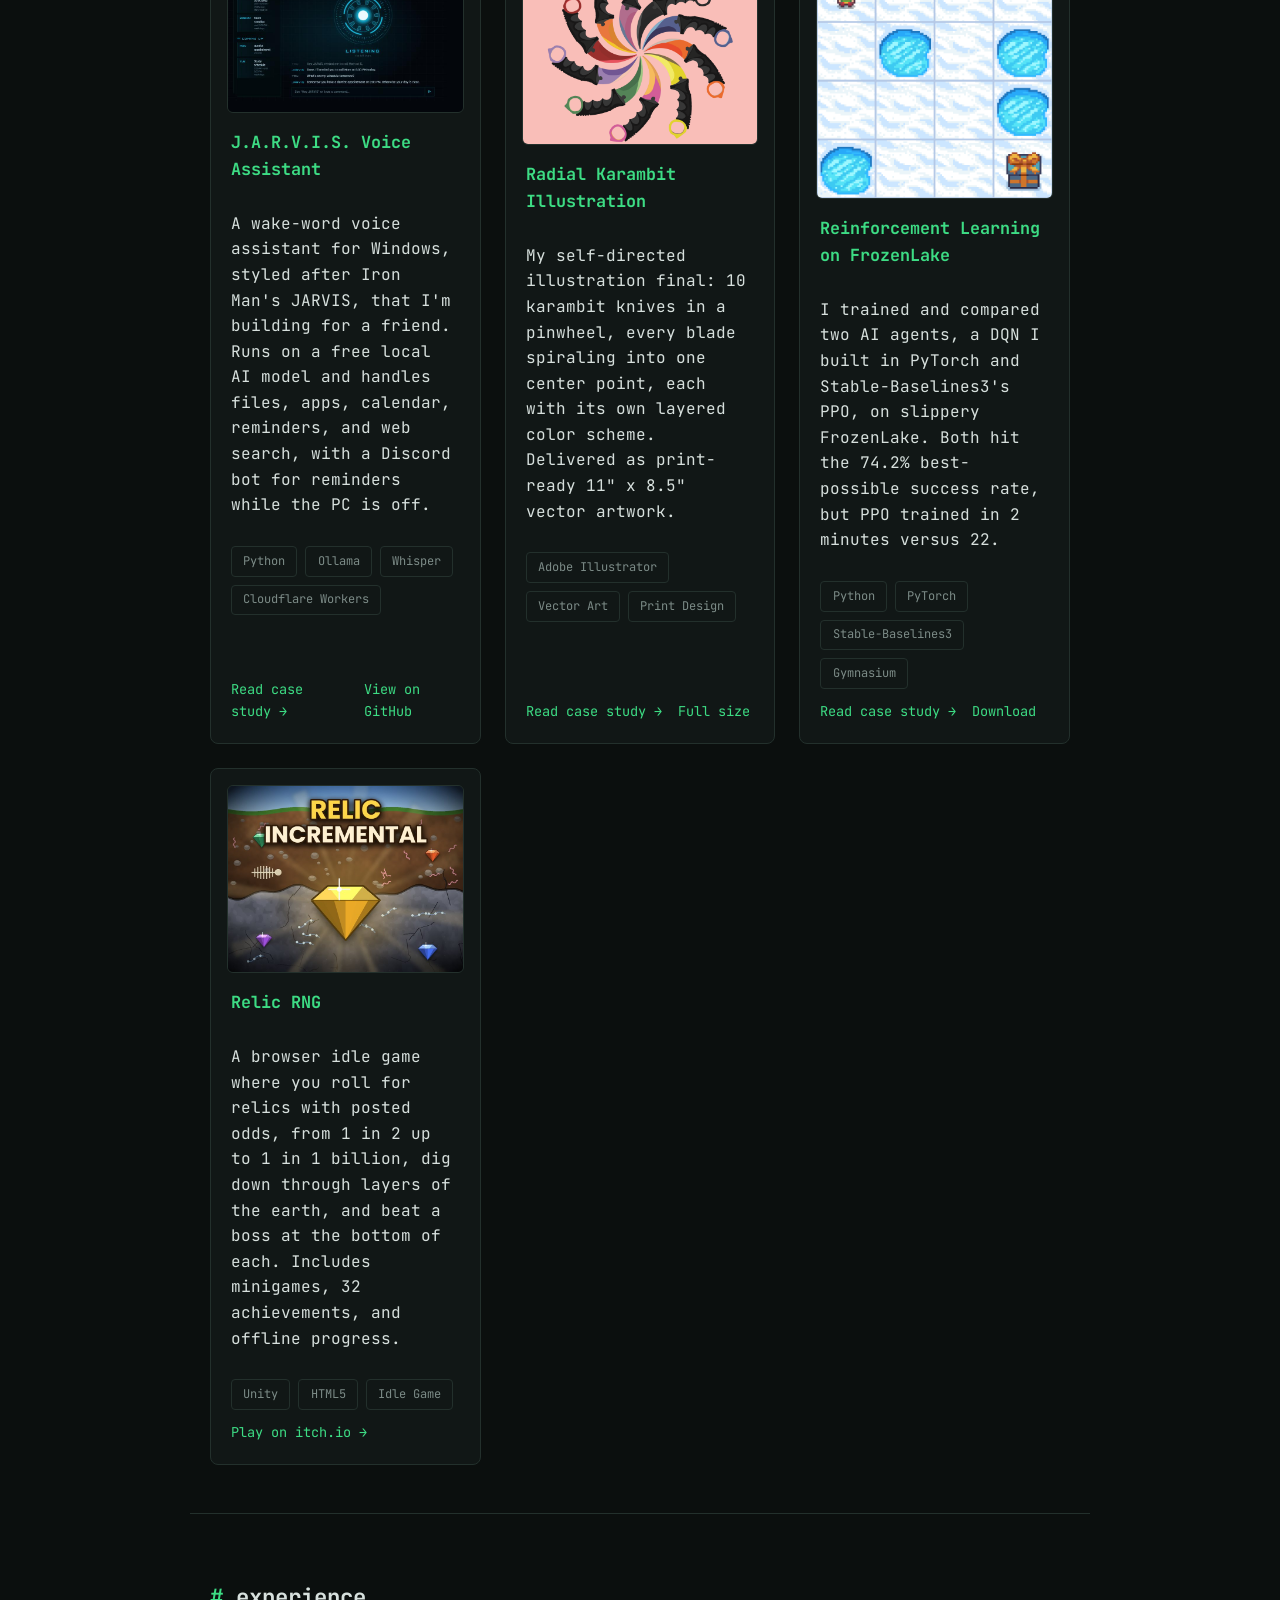
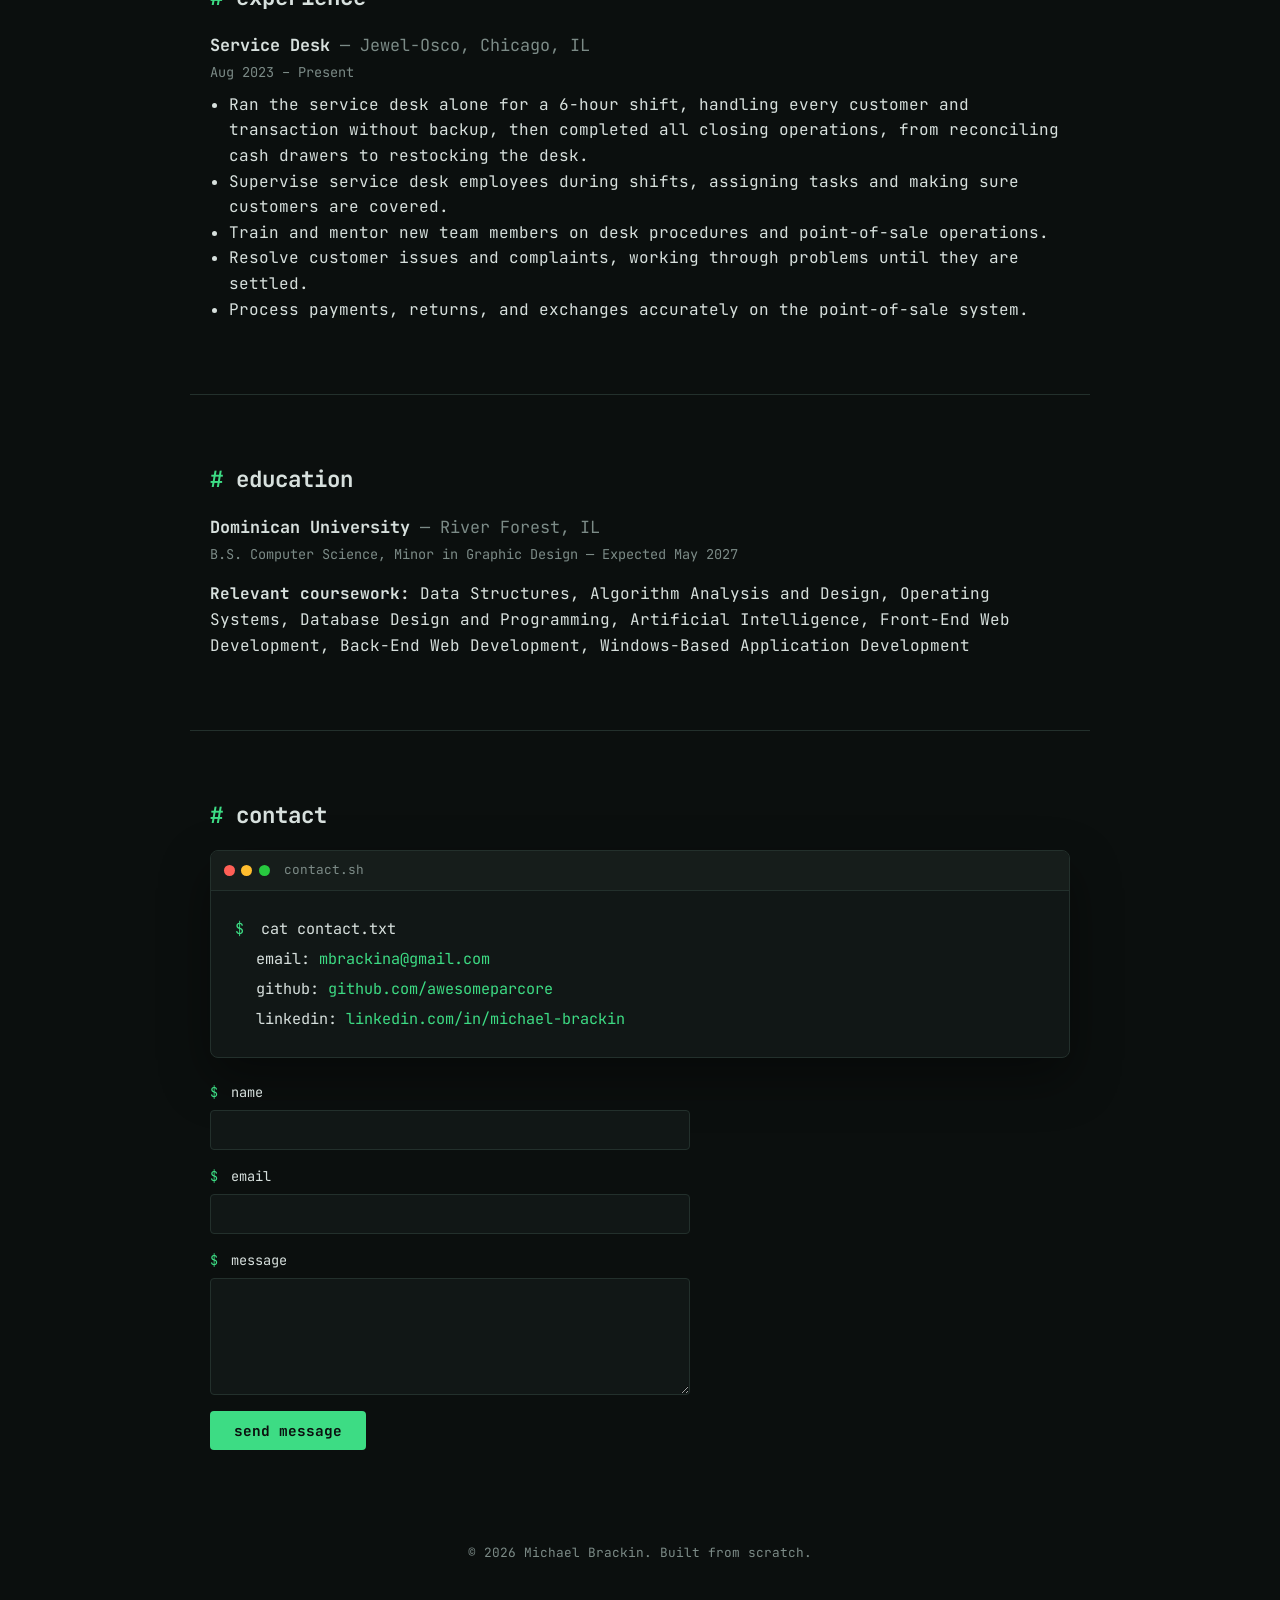
==== commit f787cfae: "Add Relic RNG game card to projects Co-Authored-By: Claude Sonnet 5.5 <noreply@anthropic.com>" ====
--- a/index.html
+++ b/index.html
@@ -152,6 +152,19 @@
 						<a href="frozenlake-dqn-vs-ppo.ipynb" download>Download</a>
 					</div>
 				</article>
+				<article class="card">
+					<a href="https://awesome-parcore.itch.io/relic-rng" class="card-image" target="_blank" rel="noopener">
+						<img src="img/relic-rng.jpg" alt="Relic RNG cover art: a large golden gem in the center, surrounded by smaller green, orange, purple and blue gems, over a cross-section of dirt and stone layers." width="800" height="635" loading="lazy">
+					</a>
+					<h3><a href="https://awesome-parcore.itch.io/relic-rng" class="card-title-link" target="_blank" rel="noopener">Relic RNG</a></h3>
+					<p>A browser idle game where you roll for relics with posted odds, from 1 in 2 up to 1 in 1 billion, dig down through layers of the earth, and beat a boss at the bottom of each. Includes minigames, 32 achievements, and offline progress.</p>
+					<div class="tag-list small">
+						<span>Unity</span><span>HTML5</span><span>Idle Game</span>
+					</div>
+					<div class="card-links">
+						<a href="https://awesome-parcore.itch.io/relic-rng" target="_blank" rel="noopener">Play on itch.io &rarr;</a>
+					</div>
+				</article>
 			</div>
 		</section>
 
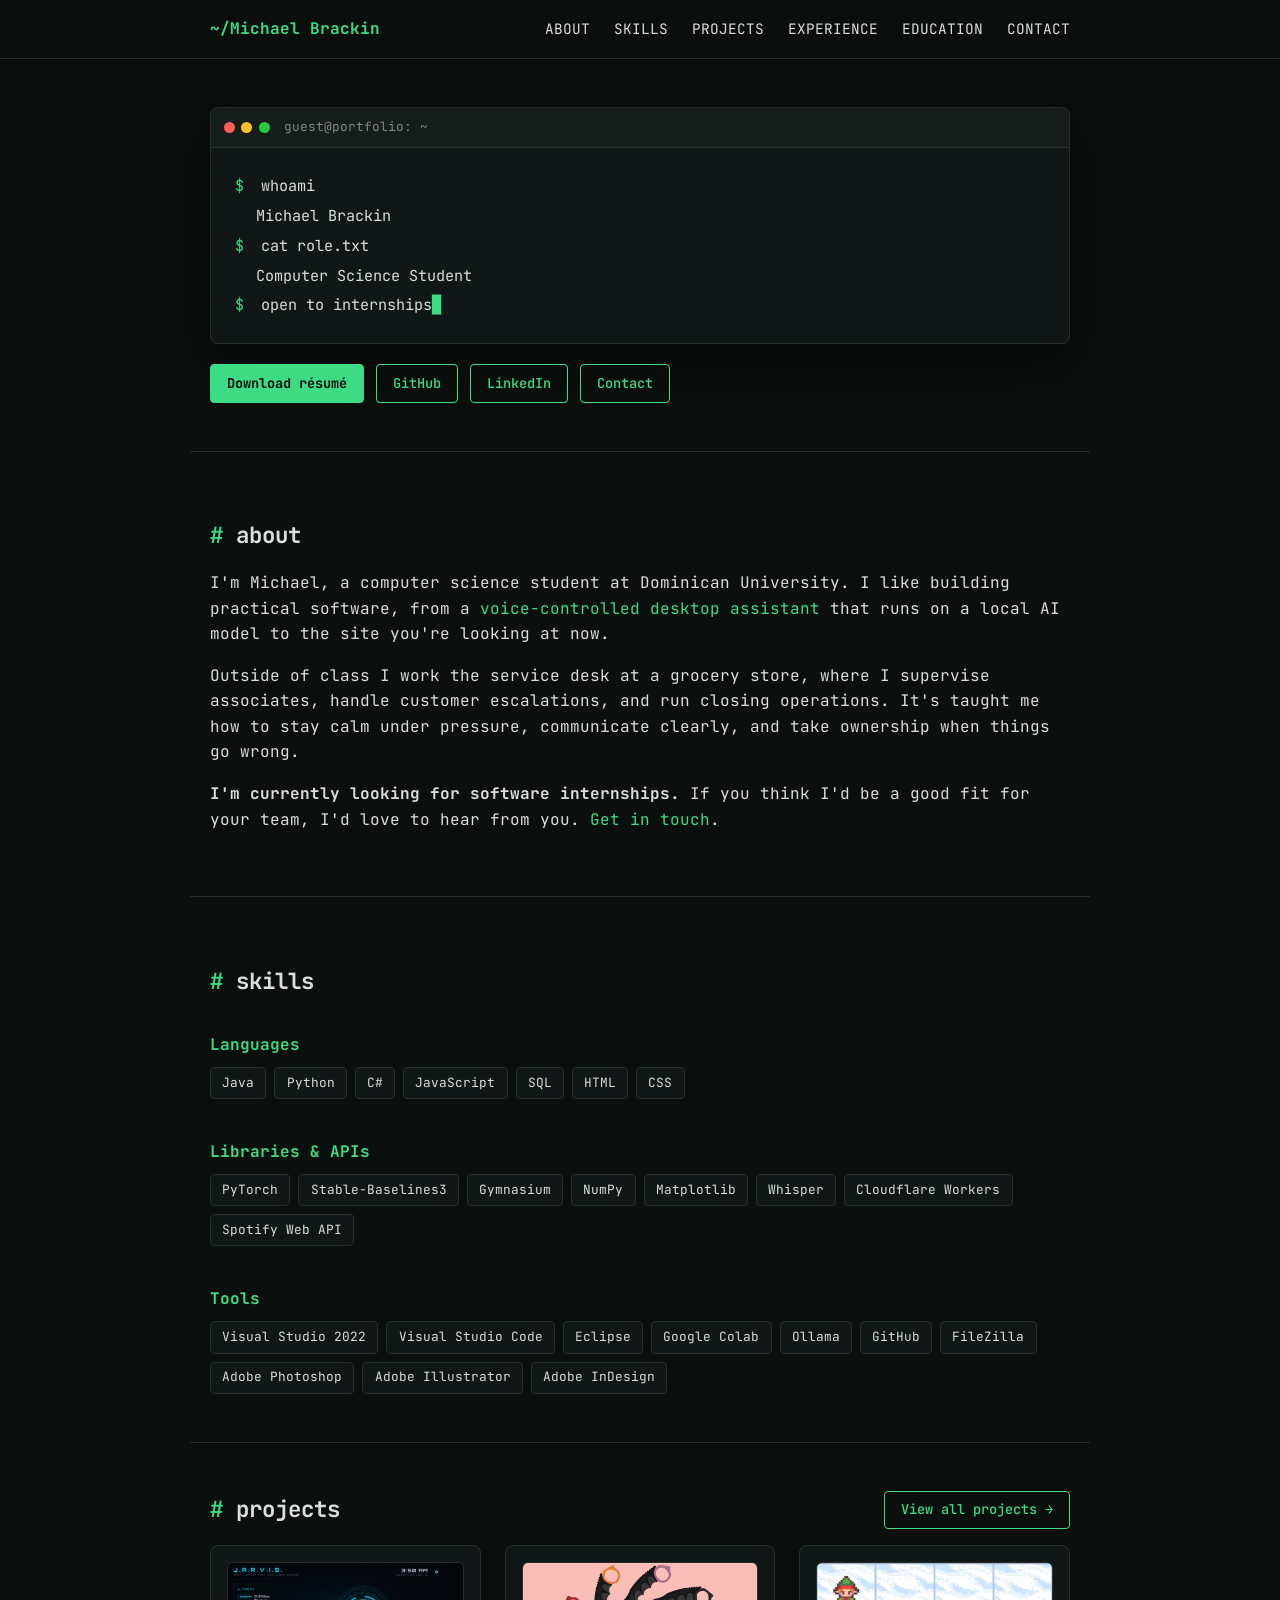
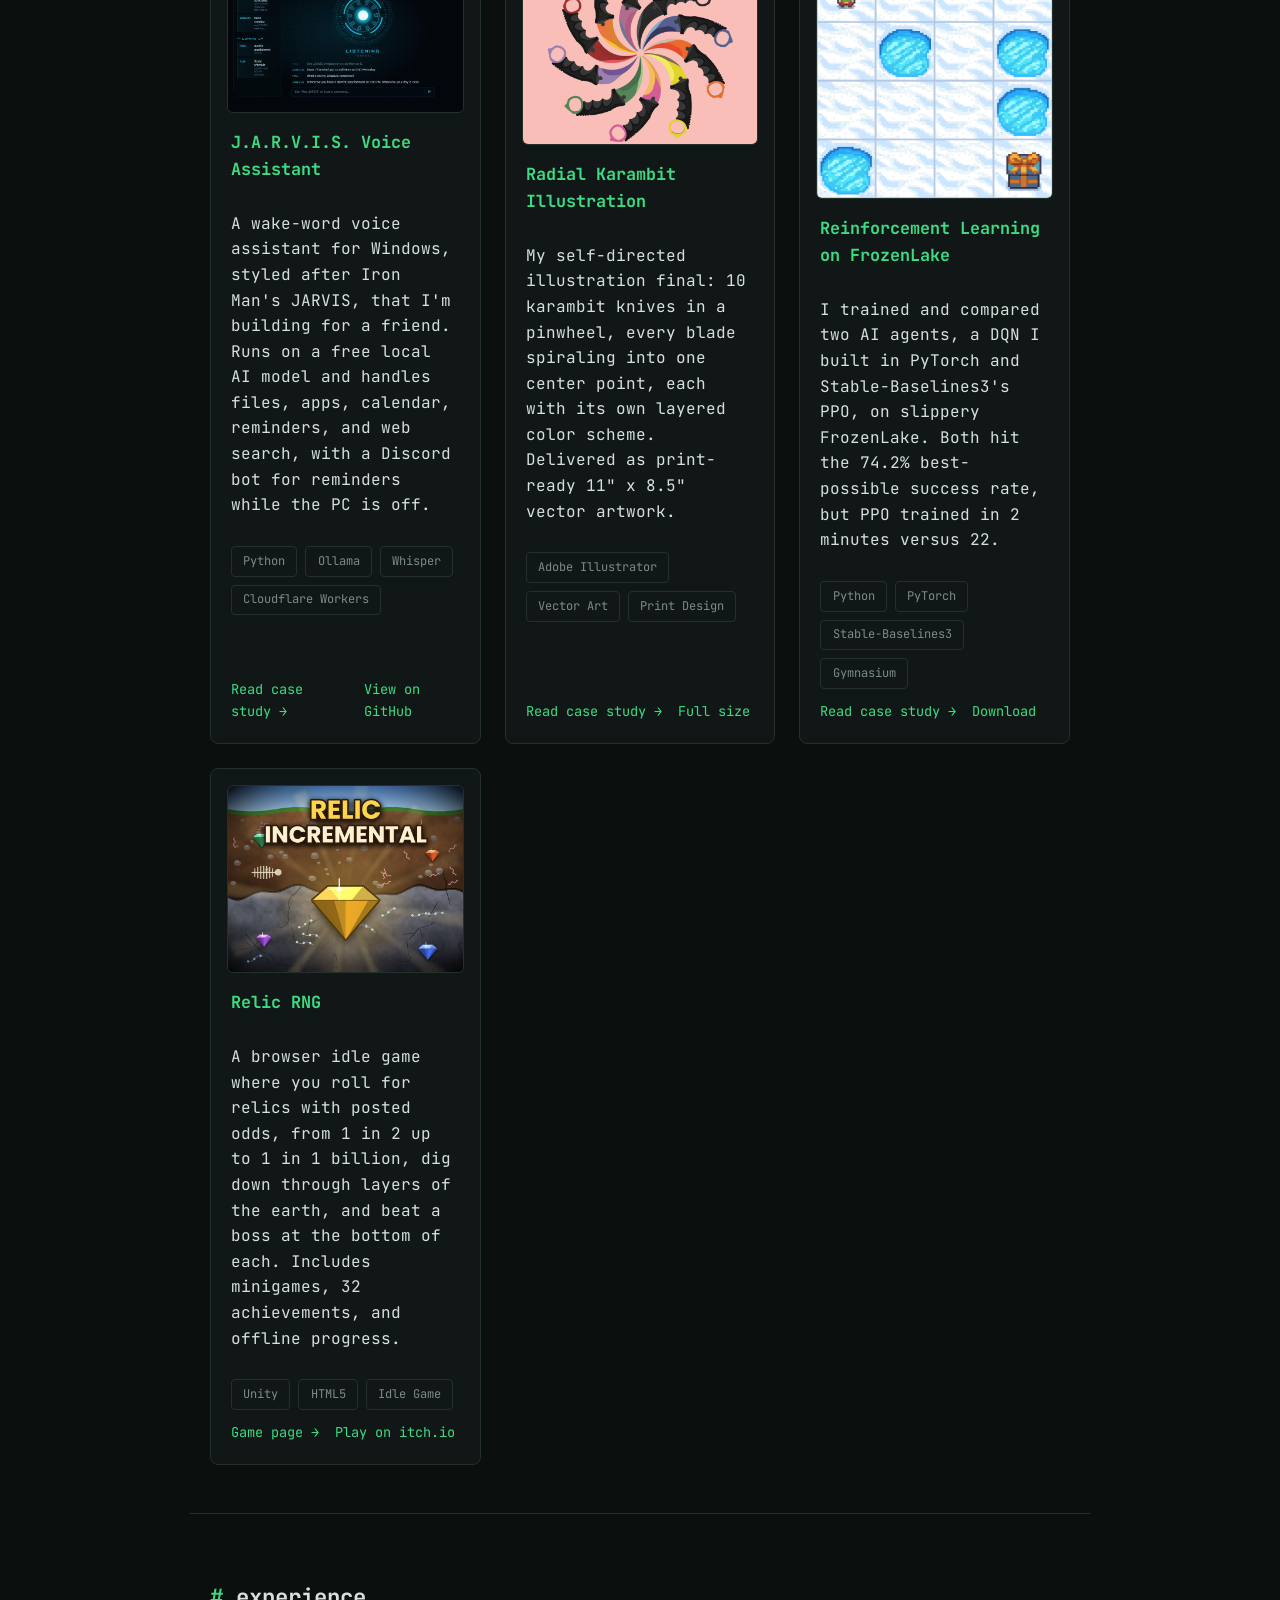
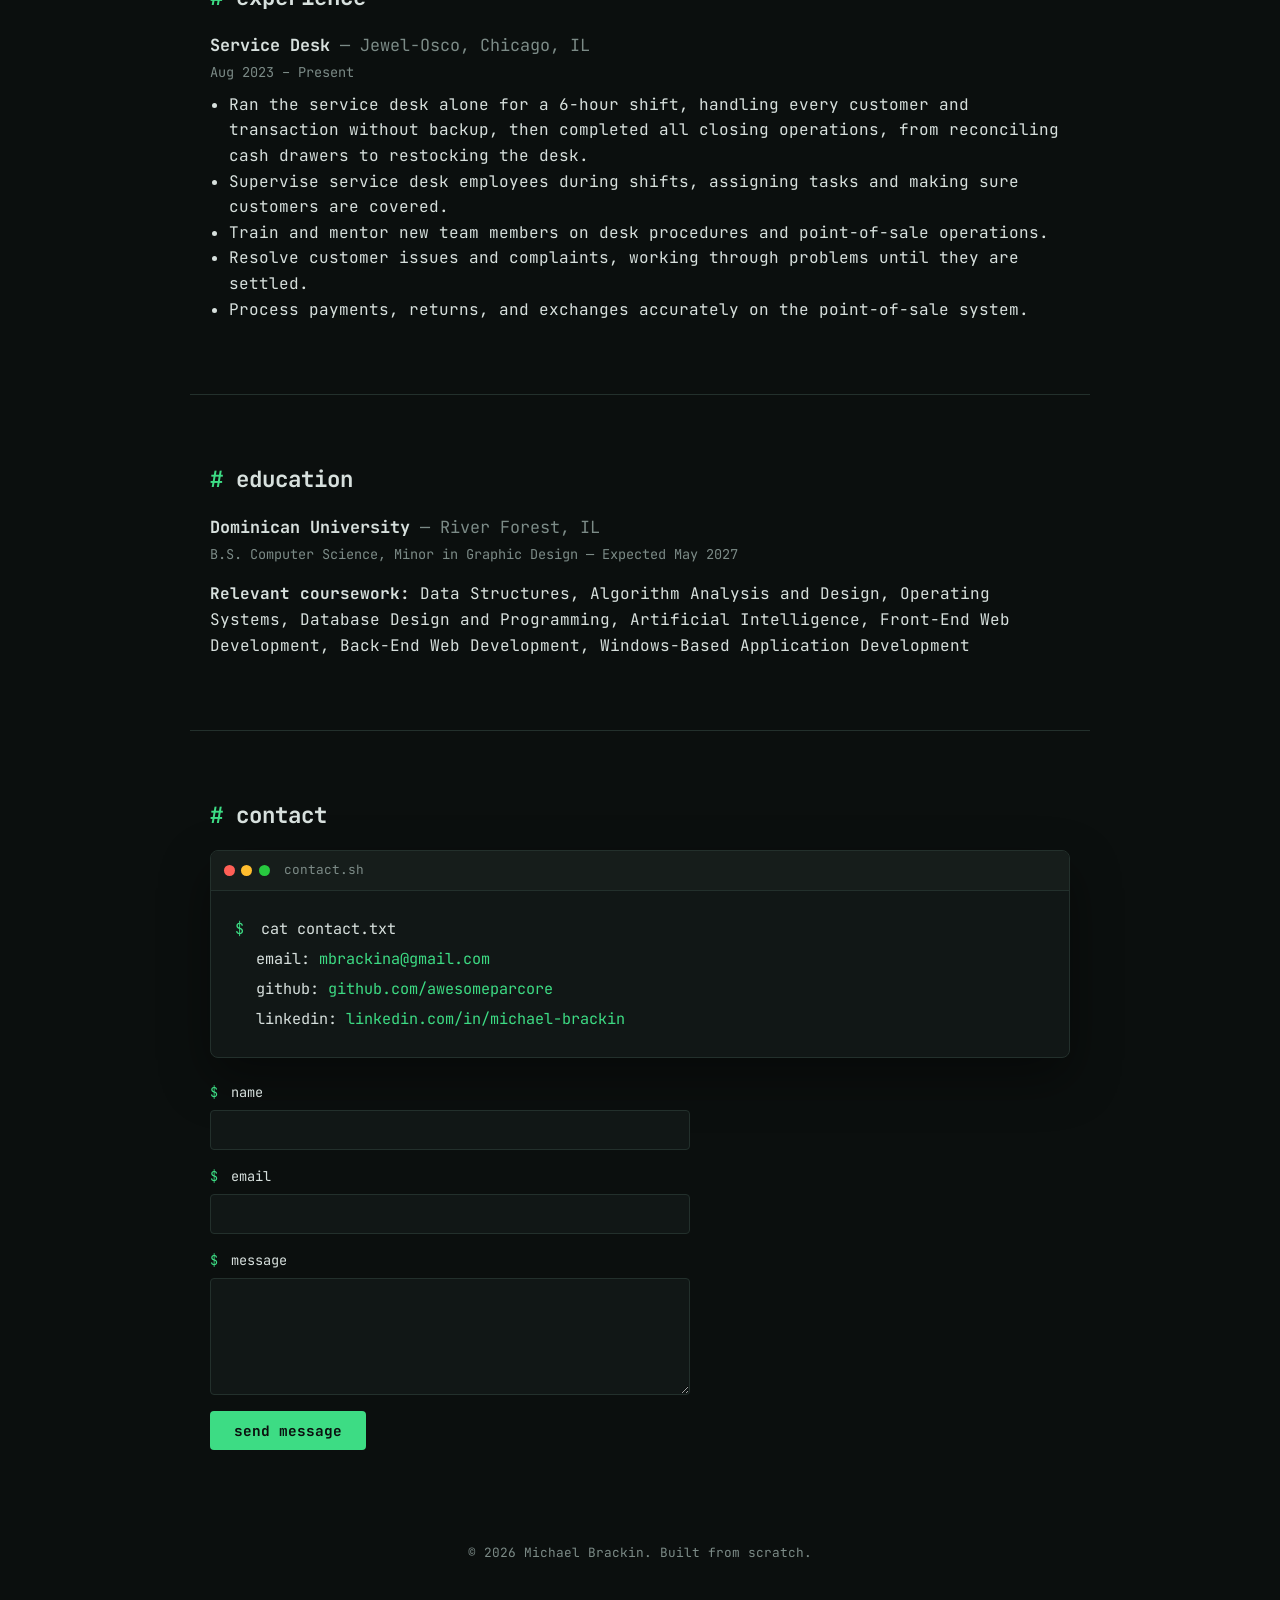
==== commit cbdbc1fd: "Add Relic RNG game page with itch.io widget Co-Authored-By: Claude Sonnet 5.5 <noreply@anthropic.com" ====
--- a/index.html
+++ b/index.html
@@ -153,16 +153,17 @@
 					</div>
 				</article>
 				<article class="card">
-					<a href="https://awesome-parcore.itch.io/relic-rng" class="card-image" target="_blank" rel="noopener">
+					<a href="project-relic-rng.html" class="card-image">
 						<img src="img/relic-rng.jpg" alt="Relic RNG cover art: a large golden gem in the center, surrounded by smaller green, orange, purple and blue gems, over a cross-section of dirt and stone layers." width="800" height="635" loading="lazy">
 					</a>
-					<h3><a href="https://awesome-parcore.itch.io/relic-rng" class="card-title-link" target="_blank" rel="noopener">Relic RNG</a></h3>
+					<h3><a href="project-relic-rng.html" class="card-title-link">Relic RNG</a></h3>
 					<p>A browser idle game where you roll for relics with posted odds, from 1 in 2 up to 1 in 1 billion, dig down through layers of the earth, and beat a boss at the bottom of each. Includes minigames, 32 achievements, and offline progress.</p>
 					<div class="tag-list small">
 						<span>Unity</span><span>HTML5</span><span>Idle Game</span>
 					</div>
 					<div class="card-links">
-						<a href="https://awesome-parcore.itch.io/relic-rng" target="_blank" rel="noopener">Play on itch.io &rarr;</a>
+						<a href="project-relic-rng.html">Game page &rarr;</a>
+						<a href="https://awesome-parcore.itch.io/relic-rng" target="_blank" rel="noopener">Play on itch.io</a>
 					</div>
 				</article>
 			</div>
--- a/site.css
+++ b/site.css
@@ -678,3 +678,13 @@
 	border-color: var(--accent-dim);
 	text-decoration: none;
 }
+
+.embed {
+	margin: 1.5rem 0;
+}
+
+.embed iframe {
+	display: block;
+	max-width: 100%;
+	border: 0;
+}
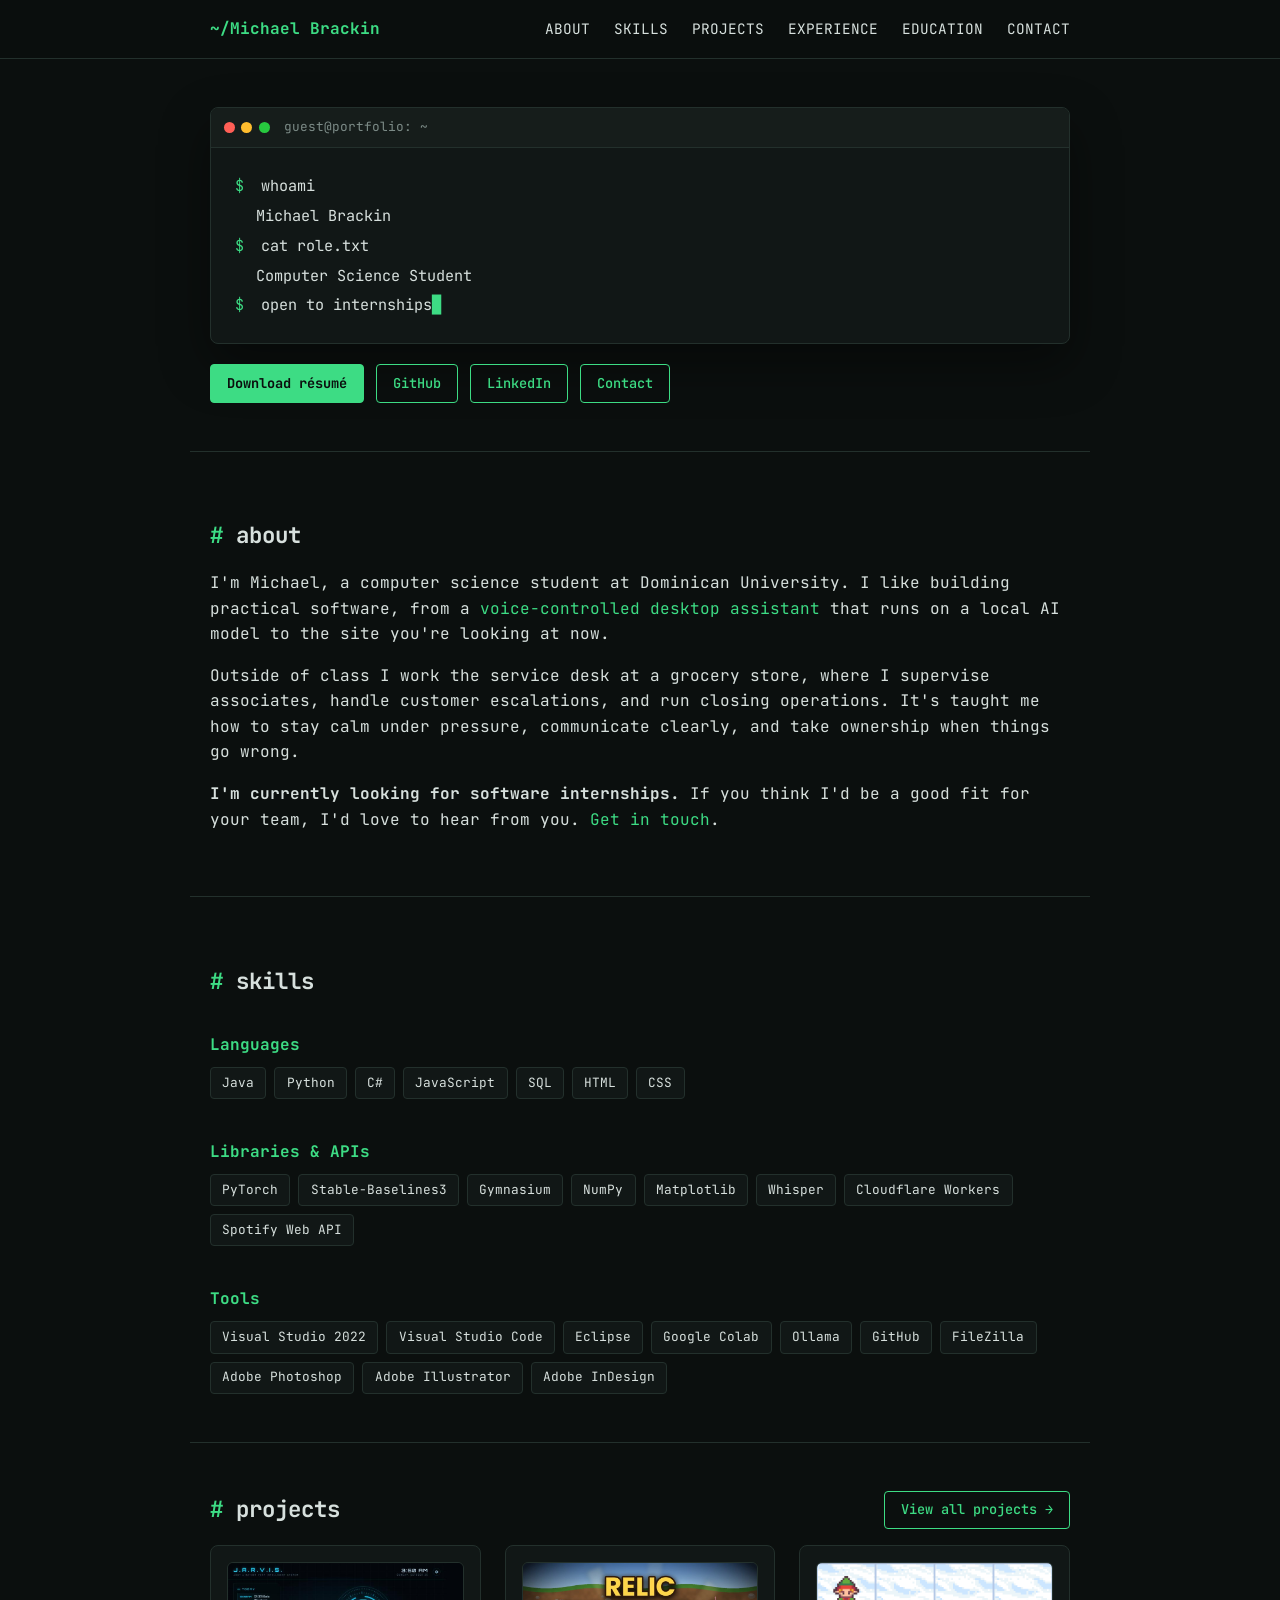
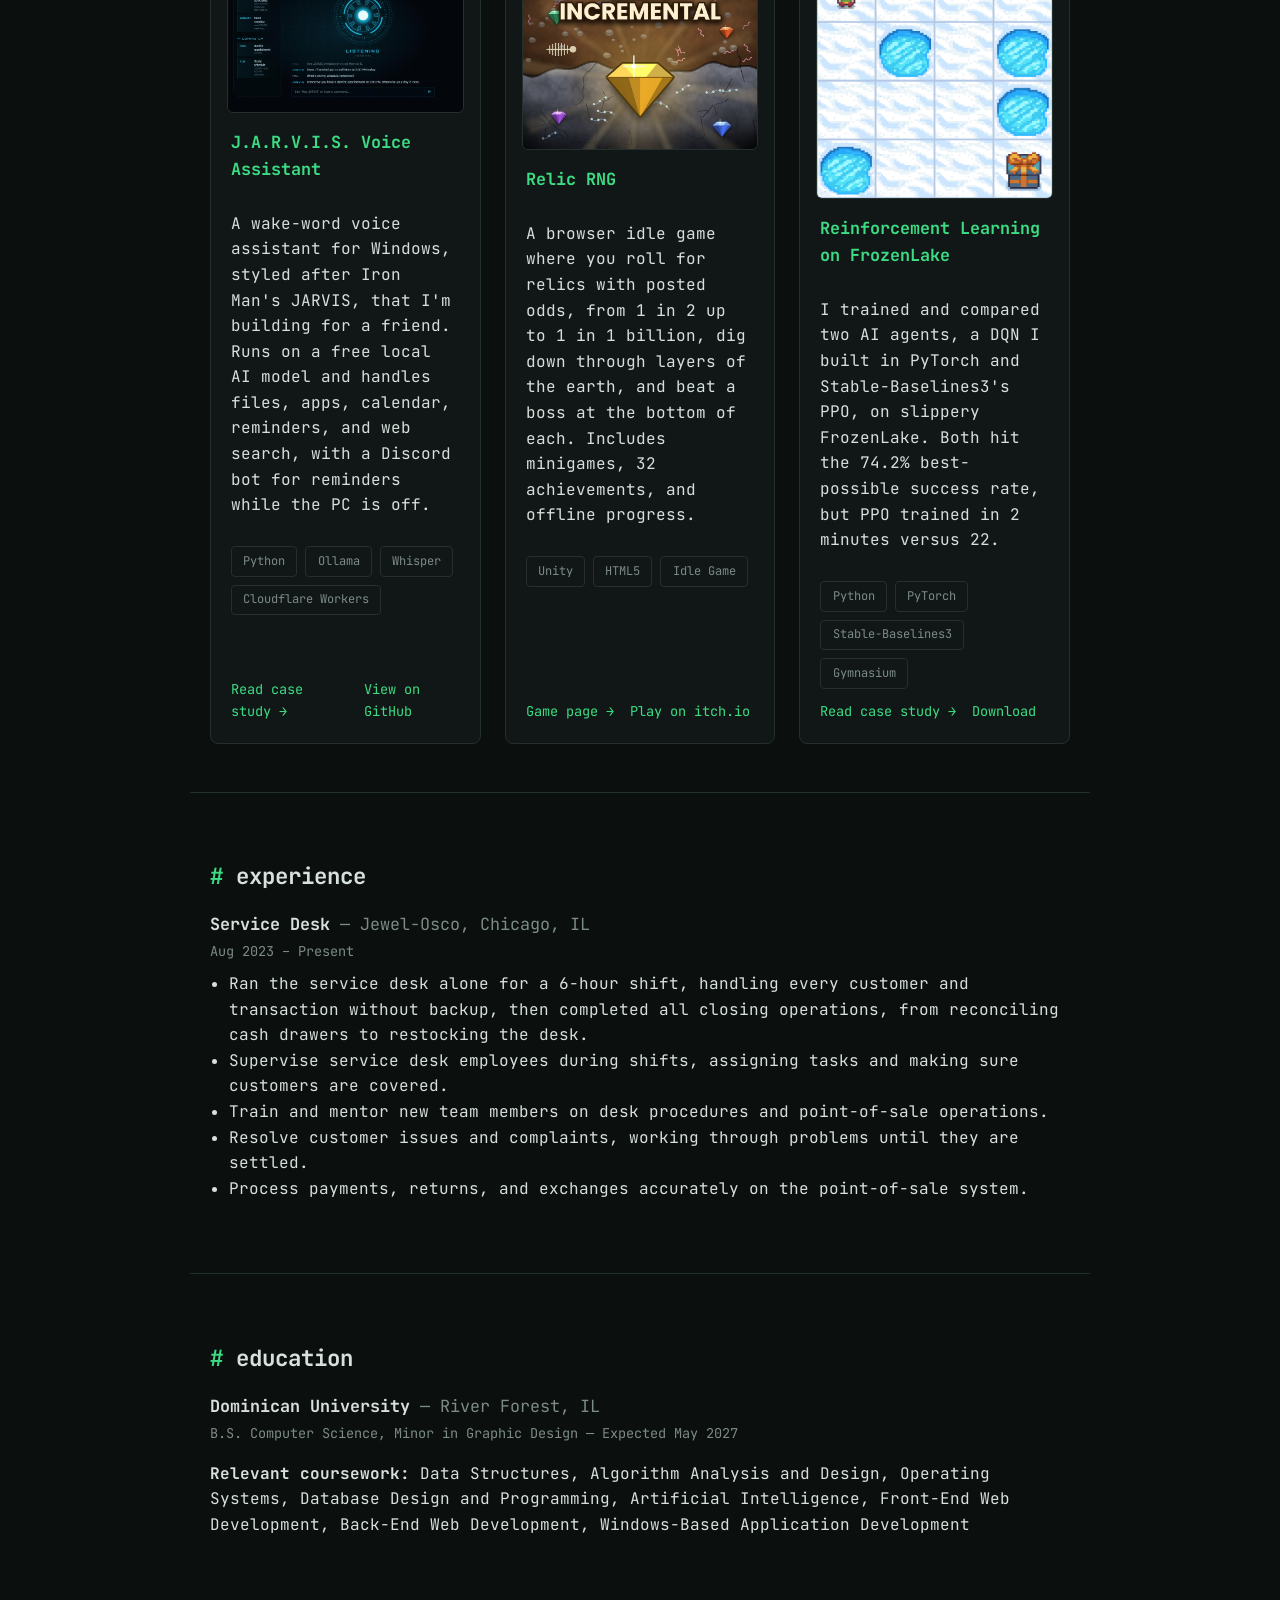
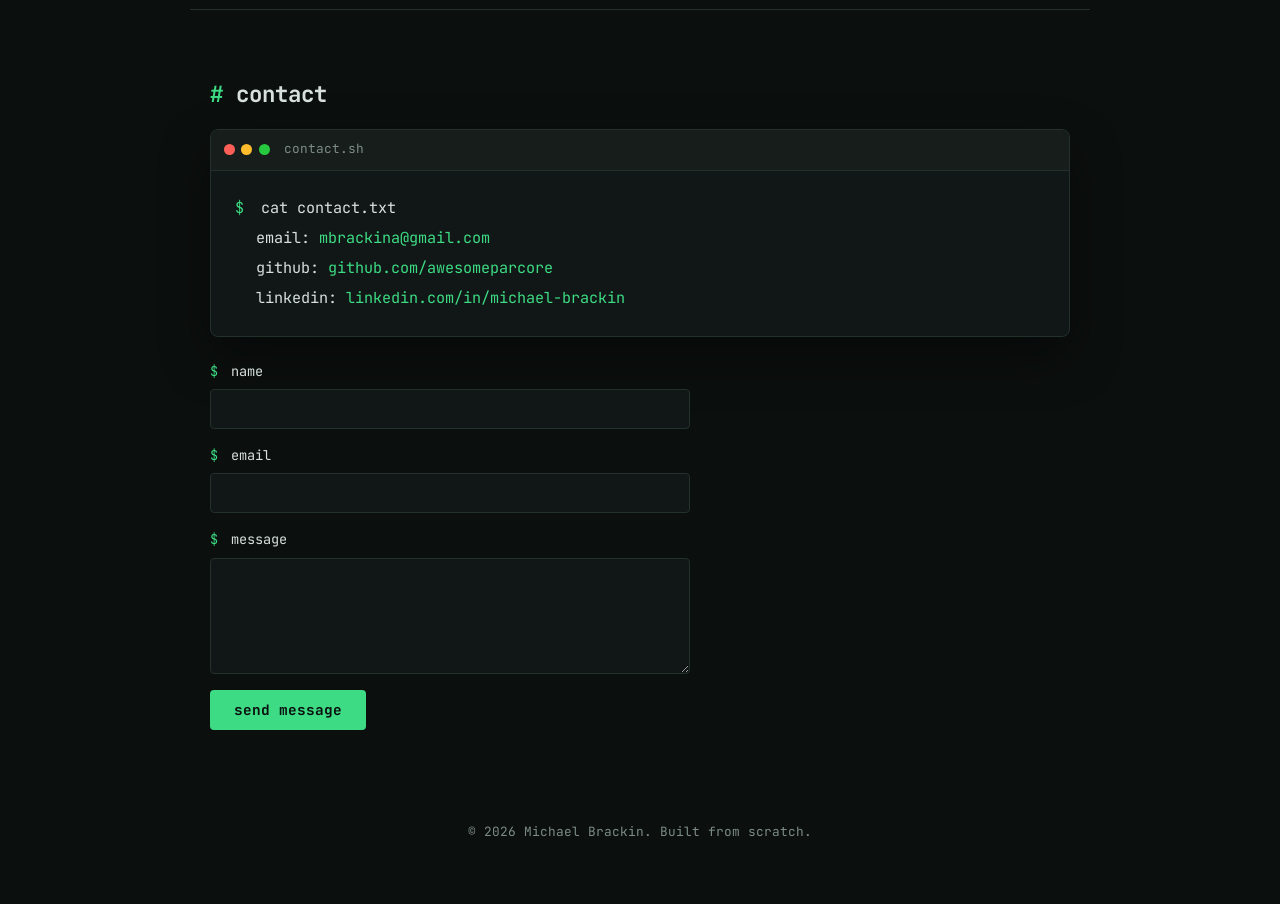
==== commit 983c4a85: "Feature Relic RNG on the home page in place of the illustration Co-Authored-By: Claude Sonnet 5.5 <n" ====
--- a/index.html
+++ b/index.html
@@ -125,17 +125,17 @@
 					</div>
 				</article>
 				<article class="card">
-					<a href="project-karambit.html" class="card-image">
-						<img src="img/karambit-illustration.png" alt="Ten karambit knives arranged in a pinwheel, each blade a different color, all spiraling into a single center point on a pink background." width="1600" height="1236" loading="lazy">
+					<a href="project-relic-rng.html" class="card-image">
+						<img src="img/relic-rng.jpg" alt="Relic RNG cover art: a large golden gem in the center, surrounded by smaller green, orange, purple and blue gems, over a cross-section of dirt and stone layers." width="800" height="635" loading="lazy">
 					</a>
-					<h3><a href="project-karambit.html" class="card-title-link">Radial Karambit Illustration</a></h3>
-					<p>My self-directed illustration final: 10 karambit knives in a pinwheel, every blade spiraling into one center point, each with its own layered color scheme. Delivered as print-ready 11" x 8.5" vector artwork.</p>
+					<h3><a href="project-relic-rng.html" class="card-title-link">Relic RNG</a></h3>
+					<p>A browser idle game where you roll for relics with posted odds, from 1 in 2 up to 1 in 1 billion, dig down through layers of the earth, and beat a boss at the bottom of each. Includes minigames, 32 achievements, and offline progress.</p>
 					<div class="tag-list small">
-						<span>Adobe Illustrator</span><span>Vector Art</span><span>Print Design</span>
+						<span>Unity</span><span>HTML5</span><span>Idle Game</span>
 					</div>
 					<div class="card-links">
-						<a href="project-karambit.html">Read case study &rarr;</a>
-						<a href="img/karambit-illustration.png" target="_blank" rel="noopener">Full size</a>
+						<a href="project-relic-rng.html">Game page &rarr;</a>
+						<a href="https://awesome-parcore.itch.io/relic-rng" target="_blank" rel="noopener">Play on itch.io</a>
 					</div>
 				</article>
 				<article class="card">
@@ -150,20 +150,6 @@
 					<div class="card-links">
 						<a href="project-frozenlake.html">Read case study &rarr;</a>
 						<a href="frozenlake-dqn-vs-ppo.ipynb" download>Download</a>
-					</div>
-				</article>
-				<article class="card">
-					<a href="project-relic-rng.html" class="card-image">
-						<img src="img/relic-rng.jpg" alt="Relic RNG cover art: a large golden gem in the center, surrounded by smaller green, orange, purple and blue gems, over a cross-section of dirt and stone layers." width="800" height="635" loading="lazy">
-					</a>
-					<h3><a href="project-relic-rng.html" class="card-title-link">Relic RNG</a></h3>
-					<p>A browser idle game where you roll for relics with posted odds, from 1 in 2 up to 1 in 1 billion, dig down through layers of the earth, and beat a boss at the bottom of each. Includes minigames, 32 achievements, and offline progress.</p>
-					<div class="tag-list small">
-						<span>Unity</span><span>HTML5</span><span>Idle Game</span>
-					</div>
-					<div class="card-links">
-						<a href="project-relic-rng.html">Game page &rarr;</a>
-						<a href="https://awesome-parcore.itch.io/relic-rng" target="_blank" rel="noopener">Play on itch.io</a>
 					</div>
 				</article>
 			</div>
--- a/site.css
+++ b/site.css
@@ -685,6 +685,6 @@
 
 .embed iframe {
 	display: block;
-	max-width: 100%;
+	width: 100%;
 	border: 0;
 }
